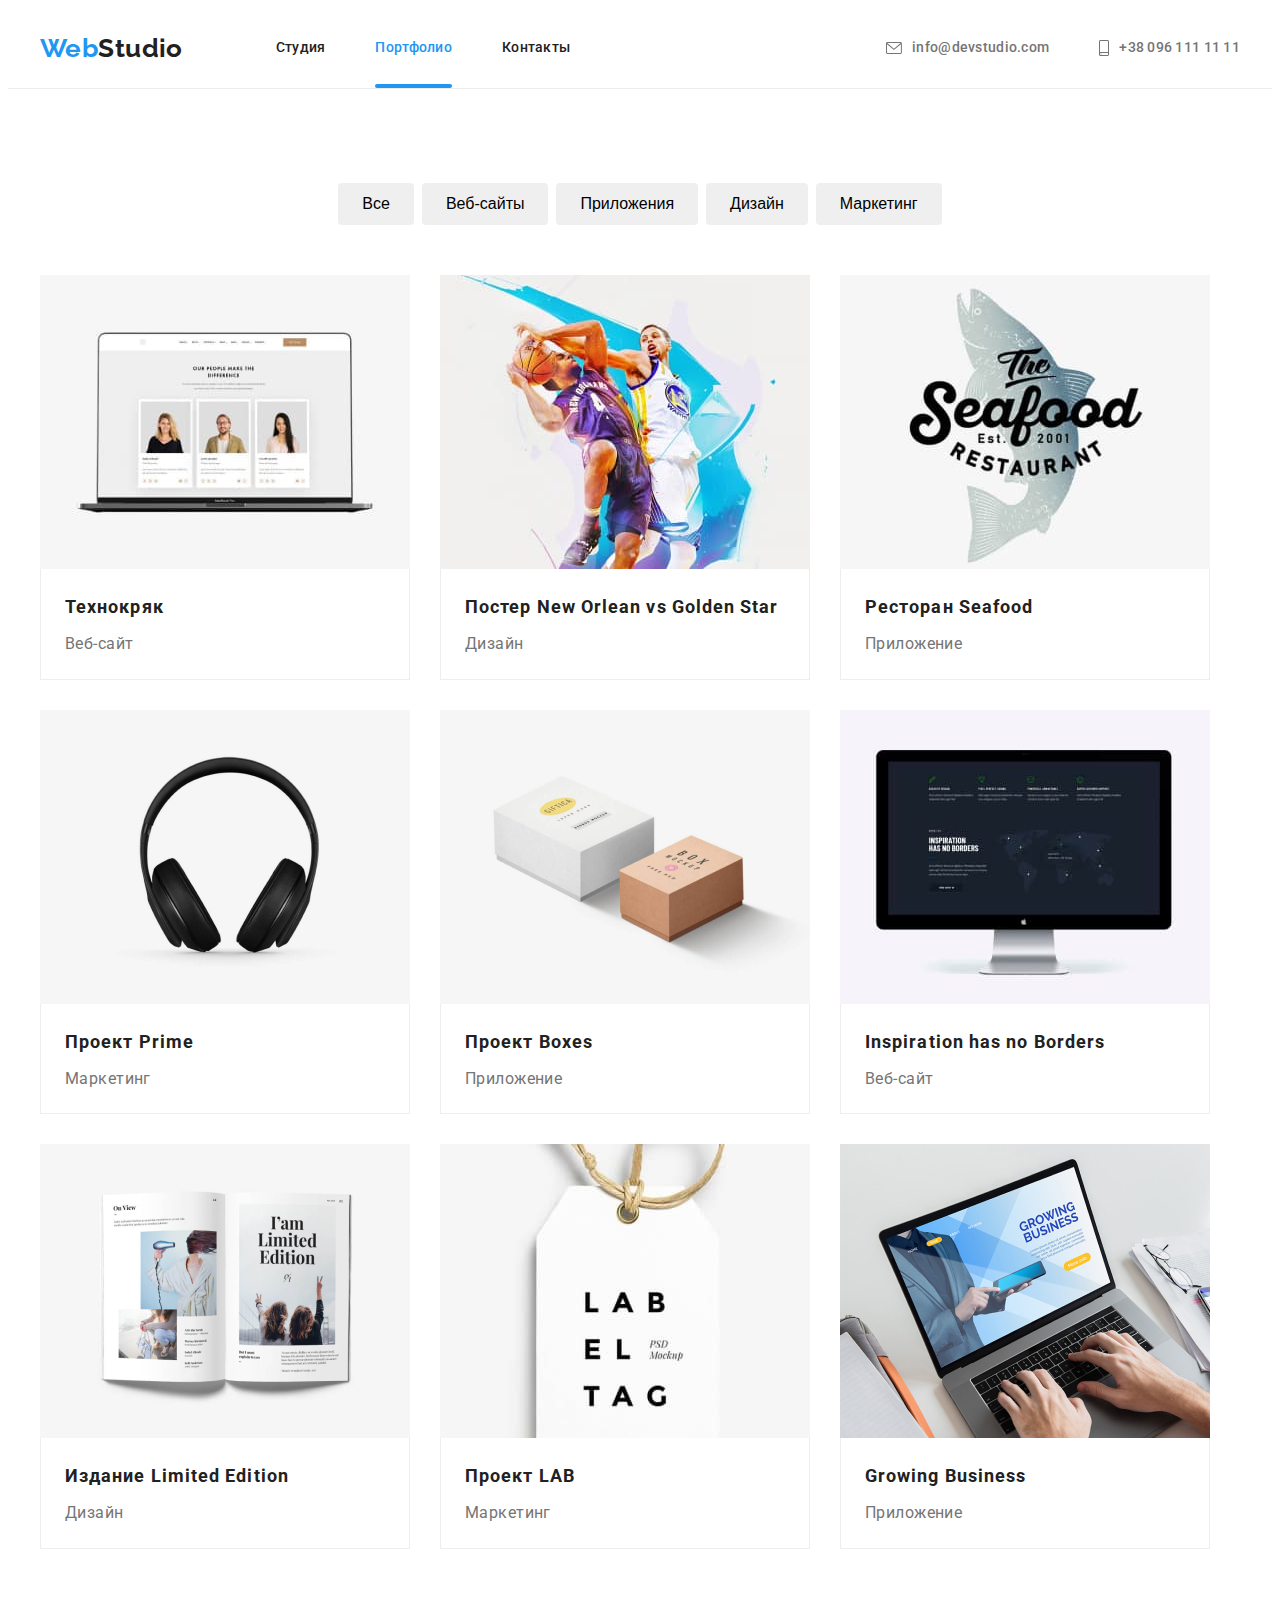
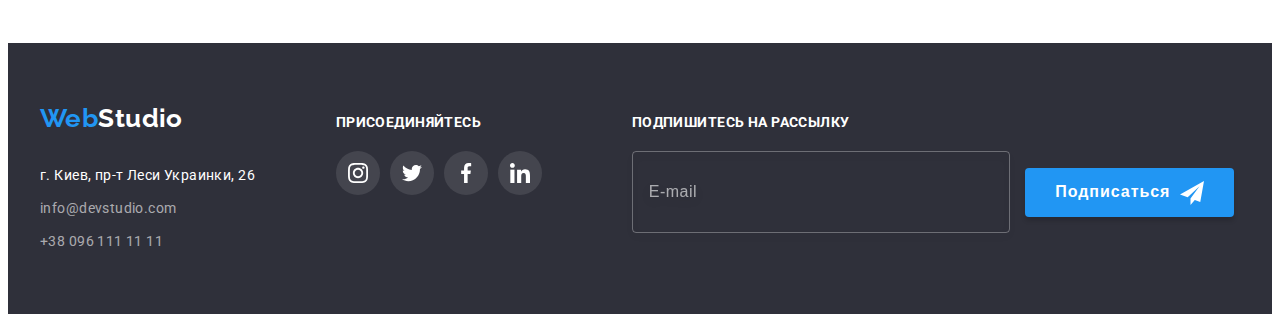
==== portfolio.html @ ab4af4e6 "Create goit-8" ====
<!DOCTYPE html>
<html lang="ru">
<head>
    <meta charset="UTF-8">
    <meta http-equiv="X-UA-Compatible" content="IE=edge">
    <meta name="viewport" content="width=device-width, initial-scale=1.0">
    <link rel="preconnect" href="https://fonts.gstatic.com">
    <link href="https://fonts.googleapis.com/css2?family=Raleway:wght@700&family=Roboto:wght@400;500;700;900&display=swap" rel="stylesheet">
    <link rel="stylesheet" href="https://cdnjs.cloudflare.com/ajax/libs/modern-normalize/1.0.0/modern-normalize.css" integrity="sha512-Zx6MlUMKSVJoQ+83OwhdILe8cSEsCzfqThJd7J/VA2UrK6Ctj85p+xzqfyuNXE5B1k25uUdmJ2OzItbBy9GHAQ==" crossorigin="anonymous" referrerpolicy="no-referrer" />
    <link rel="stylesheet" href="./css/main.min.css">
    <title>Студия</title>
</head>
<body>
    <!-- Header -->
    <header class="header">
        <div class="container header__container">
        <nav class="header__nav__container"> 
            <a class="logo" href="#" style="text-decoration: none;"><span class="logo-link">Web</span><span class="logo-link-studio">Studio</span></a>
            <ul class="list menu">
                <li class="menu__item">
                    <a href="./index.html" class="studio__nav list">Студия</a>
                </li>
                <li class="menu__item">
                    <a href="./portfolio.html" class="studio__nav current  list">Портфолио</a>
                </li>
                <li class="menu__item">
                    <a href="#" class="studio__nav list">Контакты</a>
                </li>
            </ul>
        </nav>
        <ul class="list menu ">
            <li class="menu__mail">
                <a class="mail list" href="mailto:info@devstudio.com">
                <svg class="icon-header" width="16" height="12">
                    <use href="./images/icons.svg#icon-mail"></use>
                </svg>
                info@devstudio.com</a></li>
            <li>
            <a class="phone list" href="#">
                <svg class="icon-header" width="10" height="16">
                    <use href="./images/icons.svg#icon-smartphone"></use>
                 </svg>
                +38 096 111 11 11</a></li>
            </ul>
    </div>
    </header>
    <!-- Main -->
    <main>

        <section class="section">
            <div class="container">
                <h1 class="invisible">Example work</h1>
            <ul class="list button-new">
             <li class="button-title">
                 <button type="button" class="btn">Все</button>
                </li>
             <li class="button-title">
                 <button type="button" class="btn">Веб-сайты</button>
                </li>
             <li class="button-title">
                 <button type="button" class="btn">Приложения</button>
                </li>
             <li class="button-title">
                  <button type="button" class="btn">Дизайн</button>
                </li>
             <li class="button-title">
                  <button type="button" class="btn">Маркетинг</button>
                </li>
            </ul>
                <ul class="list flex-container">
                    <li class="flex-element">
                        <a href="#" class="list cards-lay">
                            <div class="overlay">
                        <img src="./images/laptop.jpg" alt="laptop" width="370">
                        <p class="overlay-text">Технокряк это современная площадка распространения коронавируса. Компании используют эту платформу для цифрового шпионажа и атак на защищённые сервера конкурентов.</p>
                    </div>
                        <div class="skin">
                        <h2 class="skin__poster">Технокряк</h2>
                        <p class="skin__poster-about">Веб-сайт</p>
                        </div>
                    </a>
                    </li>
                    <li class="flex-element">
                        <a href="#" class="list cards-lay">
                        <div class="overlay">
                        <img src="./images/basketball.jpg" alt="basketball" width="370">
                        <p class="overlay-text">Технокряк это современная площадка распространения коронавируса. Компании используют эту платформу для цифрового шпионажа и атак на защищённые сервера конкурентов.</p>
                    </div>
                        <div class="skin">
                        <h2 class="skin__poster">Постер New Orlean vs Golden Star</h2>
                        <p class="skin__poster-about">Дизайн</p>
                    </div>
                    </a>
                    </li>
                    <li class="flex-element">
                        <a href="#" class="list cards-lay">
                        <div class="overlay">
                        <img src="./images/seafood.jpg" alt="seafood" width="370">
                        <p class="overlay-text">Технокряк это современная площадка распространения коронавируса. Компании используют эту платформу для цифрового шпионажа и атак на защищённые сервера конкурентов.</p>
                    </div>
                        <div class="skin">
                        <h2 class="skin__poster">Ресторан Seafood</h2>
                        <p class="skin__poster-about">Приложение</p>
                    </div>
                    </a>
                    </li>
                    <li class="flex-element">
                        <a href="#" class="list cards-lay">
                        <div class="overlay">
                        <img src="./images/headphones.jpg" alt="headphones" width="370">
                        <p class="overlay-text">Технокряк это современная площадка распространения коронавируса. Компании используют эту платформу для цифрового шпионажа и атак на защищённые сервера конкурентов.</p>
                    </div>
                        <div class="skin">
                        <h2 class="skin__poster">Проект Prime</h2>
                        <p class="skin__poster-about">Маркетинг</p>
                    </div>
                    </a>
                    </li>
                    <li class="flex-element">
                        <a href="#" class="list cards-lay">
                        <div class="overlay">
                        <img src="./images/box.jpg" alt="box" width="370">
                        <p class="overlay-text">Технокряк это современная площадка распространения коронавируса. Компании используют эту платформу для цифрового шпионажа и атак на защищённые сервера конкурентов.</p>
                    </div>
                        <div class="skin">
                        <h2 class="skin__poster">Проект Boxes</h2>
                        <p class="skin__poster-about">Приложение</p>
                    </div>
                    </a>
                    </li>
                    <li class="flex-element">
                        <a href="#" class="list cards-lay">
                        <div class="overlay">
                        <img src="./images/monitor.jpg" alt="monitor" width="370">
                        <p class="overlay-text">Технокряк это современная площадка распространения коронавируса. Компании используют эту платформу для цифрового шпионажа и атак на защищённые сервера конкурентов.</p>
                    </div>
                        <div class="skin">
                        <h2 class="skin__poster">Inspiration has no Borders</h2>
                        <p class="skin__poster-about">Веб-сайт</p>
                    </div>
                    </a>
                    </li>
                    <li class="flex-element">
                        <a href="#" class="list cards-lay">
                            <div class="overlay">
                        <img src="./images/book.jpg" alt="book" width="370">
                        <p class="overlay-text">Технокряк это современная площадка распространения коронавируса. Компании используют эту платформу для цифрового шпионажа и атак на защищённые сервера конкурентов.</p>
                    </div>
                        <div class="skin">
                        <h2 class="skin__poster">Издание Limited Edition</h2>
                        <p class="skin__poster-about">Дизайн</p>
                    </div>
                    </a>
                    </li>
                    <li class="flex-element">
                        <a href="#" class="list cards-lay">
                        <div class="overlay">
                        <img src="./images/lab.jpg" alt="lab" width="370">
                        <p class="overlay-text">Технокряк это современная площадка распространения коронавируса. Компании используют эту платформу для цифрового шпионажа и атак на защищённые сервера конкурентов.</p>
                    </div>
                        <div class="skin">
                        <h2 class="skin__poster">Проект LAB</h2>
                        <p class="skin__poster-about">Маркетинг</p>
                    </div>
                    </a>
                    </li>
                    <li class="flex-element">
                        <a href="#" class="list cards-lay">
                        <div class="overlay">
                        <img src="./images/design.jpg" alt="design" width="370">
                        <p class="overlay-text">Технокряк это современная площадка распространения коронавируса. Компании используют эту платформу для цифрового шпионажа и атак на защищённые сервера конкурентов.</p>
                    </div>
                        <div class="skin">
                        <h2 class="skin__poster">Growing Business</h2>
                        <p class="skin__poster-about">Приложение</p>
                    </div>
                    </a>
                    </li>
                </ul>
                </div>
        </section>
    </main>
    <!-- Foooter -->
    <footer class="footer">
        <div class="container footer__flex">
        <div class="block">
        <a class="logo logo-footer" href="#" style="text-decoration: none;"><span class="logo-link">Web</span><span class="logo-studio-footer">Studio</span></a>
        <address class="address">
           <p class="address__town">г. Киев, пр-т Леси Украинки, 26 </p>
           <ul class="list">
            <li class="footer-list"><a  class="info list" href="mailto:info@devstudio.com"><span>info@devstudio.com</span></a></li>
            <li><a  class="info-phone list" href="#">+38 096 111 11 11</a></li>
        </ul>
        </address>
        </div>
        <div class="join">
            <h2 class="join__title">Присоединяйтесь</h2>
            <ul class="join__main list">
                <li class="join__undermain">
                    <a href="" class="join__link list" >
                        <svg class="join__svg" width="20" height="20">
                            <use href="./images/icons.svg#icon-instagram" width="20" height="20"></use>
                        </svg>
                    </a>
                </li>
                <li class="join__undermain">
                    <a href="" class="join__link list" >
                        <svg class="join__svg" width="20" height="20">
                            <use href="./images/icons.svg#icon-twitter" width="20" height="20"></use>
                        </svg>
                    </a>
                </li>
                <li class="join__undermain">
                    <a href="" class="join__link list" >
                        <svg class="join__svg" width="20" height="20">
                            <use href="./images/icons.svg#icon-facebook" width="20" height="20"></use>
                        </svg>
                    </a>
                </li>
                <li class="join__undermain">
                    <a href="" class="join__link list">
                        <svg class="join__svg" width="20" height="20">
                            <use href="./images/icons.svg#icon-linkedin" width="20" height="20"></use>
                        </svg>
                    </a>
                </li>
            </ul>
        </div>
        <div class="email-container">
            <p class="text-container">Подпишитесь на рассылку</p>
            <form class="new-form">
            <input type="email" name="email" class="email-input" placeholder="E-mail">
            <button type="submit" class="footer-button-input">Подписаться
                <svg class="telegram-svg" width="24" height="24">
                    <use href="./images/icons.svg#icon-telegram"></use>
                </svg>
            </button>
            </form>
        </div>
    </div>
    </footer>
</body>
</html>
---- css/main.min.css ----
.invisible{position:absolute;width:1px;height:1px;margin:-1px;border:0;padding:0;white-space:nowrap;clip-path:inset(100%);clip:rect(0 0 0 0);overflow:hidden}h1,h2,h3,h4,h5,h5,p{margin-top:0;margin-bottom:0}ul,ol{margin-top:0;margin-bottom:0;padding-left:0}img{display:block}body{background:#fff;font-family:"Roboto",sans-serif;color:#212121;font-size:14px;letter-spacing:0.03em}.section{padding-top:94px;padding-bottom:94px}.header{border-bottom:1px solid #ECECEC}.header__container{display:flex;align-items:center;justify-content:space-between}.header__nav__container{display:flex;align-items:center}.container{width:1200px;padding-left:15px;padding-right:15px;margin:0 auto}.menu{display:flex;align-items:center}.menu__item:not(:last-child){margin-right:50px}.menu__mail{margin-right:50px}.studio__nav{position:relative;display:block;padding-top:32px;padding-bottom:32px;color:#212121;font-weight:500;font-size:14px;line-height:1.14;letter-spacing:0.02em;transition:color 250ms cubic-bezier(0.4, 0, 0.2, 1)}.studio__nav:hover,.studio__nav:focus{color:#2196F3}.list{list-style:none;text-decoration:none}.logo{font-family:"Raleway",sans-serif,"Roboto",sans-serif;font-weight:700;font-size:26px;line-height:1.19;margin-right:93px}.logo-link{color:#2196F3}.logo-link-studio{color:#212121}.list .current{color:#2196F3}.list .current::after{position:absolute;left:0;bottom:0;content:'';width:100%;height:4px;background:#2196F3;border-radius:2px}.mail{display:flex;align-items:center;color:#757575;font-weight:500;font-size:14px;line-height:1.14;letter-spacing:0.02em;padding-top:32px;padding-bottom:32px;transition:color 250ms cubic-bezier(0.4, 0, 0.2, 1)}.mail:hover,.mail:focus{color:#2196F3}.mail:hover .icon-header,.mail:focus .icon-header{fill:currentColor}.phone{display:flex;align-items:center;color:#757575;font-weight:500;font-size:14px;line-height:1.14;letter-spacing:0.02em;padding-top:32px;padding-bottom:32px;transition:color 250ms cubic-bezier(0.4, 0, 0.2, 1)}.phone:hover,.phone:focus{color:#2196F3}.phone:hover .icon-header,.phone:focus .icon-header{fill:currentColor}.icon-header{margin-right:10px;fill:currentColor}.hero{background-image:linear-gradient(rgba(47,48,58,0.4), rgba(47,48,58,0.4)),url(../images/hero.jpg);background-position:center;max-width:1600px;max-height:600px;text-align:center;background-color:#2F303A;padding-top:200px;padding-bottom:200px;margin:0 auto;background-size:cover}.hero__width{max-width:696px}.hero__title{text-transform:uppercase;letter-spacing:0.06em;margin-bottom:30px;color:#fff;font-weight:900;font-size:44px;line-height:1.36;text-align:center;text-transform:uppercase}.hero__button__nav{background-color:#2196F3;color:#fff;font-weight:700;font-size:16px;line-height:1.87;padding:10px 32px;border-radius:4px;letter-spacing:0.06em}.list__features{display:flex;align-items:center}.list__features .list__about{max-width:270px}.list__features .list__about:not(:last-child){margin-right:30px}.list__picture{display:flex;justify-content:center;align-items:center;width:270px;height:120px;background-color:#F5F4FA;margin-bottom:30px}.list__title{margin-bottom:10px;color:#212121;font-weight:700;font-size:14px;line-height:1.14;text-transform:uppercase}.list__desc{font-size:14px;line-height:1.71;color:#757575;margin:0;padding:0}.title__main{padding-bottom:94px;display:flex}.title__main__new{color:#212121;font-weight:700;font-size:36px;line-height:1.16;margin-bottom:50px;text-align:center}.program{display:flex}.program__about__pics:not(:last-child){margin-right:30px}.program__about__pics{position:relative}.block-pics{position:absolute;left:0;bottom:0;padding:27px 82px;background:rgba(47,48,58,0.8);width:100%}.pics-description{font-weight:700;line-height:1.17;color:#fff;text-transform:uppercase}.team{background-color:#F5F4FA}.team__new__title{color:#212121;font-weight:700;font-size:36px;line-height:1.16;margin-bottom:50px;text-align:center}.team__main{display:flex;flex-wrap:wrap;margin-left:-30px}.team__pics{border-radius:0px 0px 4px 4px;box-shadow:0px 1px 3px rgba(0,0,0,0.12),0px 1px 1px rgba(0,0,0,0.14),0px 2px 1px rgba(0,0,0,0.2);margin-left:30px;text-align:center;max-width:270px}.team__pics__list{background:#fff;padding-top:30px;padding-bottom:30px;padding-left:32px;padding-right:32px}.team__pics__name{color:#212121;font-weight:500;font-size:16px;line-height:1.18;margin-bottom:10px}.new-product{color:#757575;font-size:16px;line-height:1.18;margin-bottom:16px}.icon-main{display:flex}.icon-undermain:not(:last-child){margin-right:10px}.icon-link{display:flex;justify-content:center;align-items:center;width:44px;height:44px;background-color:#fff;border-radius:50%;transition:background-color 250ms cubic-bezier(0.4, 0, 0.2, 1)}.icon-link:hover,.icon-link:focus{background-color:#2196F3}.icon-svg{transition:fill 250ms cubic-bezier(0.4, 0, 0.2, 1);fill:#AFB1B8}.icon-link:hover .icon-svg,.icon-link:focus .icon-svg{fill:#fff}.clients__text{color:#212121;font-weight:700;font-size:36px;line-height:1.16;margin-bottom:50px;text-align:center}.clients{display:flex;flex-wrap:wrap;align-items:center;justify-content:space-between}.clients__icons:not(:last-child){margin-right:30px}.clients__logo{margin:16px 32px 16px 32px;transition:fill 250ms cubic-bezier(0.4, 0, 0.2, 1)}.clients__link{display:flex;align-items:center;justify-content:center;width:100%;height:100%;max-width:170px;border:1px solid #AFB1B8;fill:#AFB1B8;border-radius:4px;transition:border 250ms cubic-bezier(0.4, 0, 0.2, 1)}.clients__link:hover,.clients__link:focus{border:1px solid #2196F3;fill:#2196F3}.clients__link:hover .clients__logo,.clients__link:focus .clients__logo{fill:#2196F3}.list button{cursor:pointer;border-radius:4px;border-color:transparent}.button-new{display:flex;justify-content:center;margin-bottom:50px}.button-new .button-title:not(:last-child){margin-right:8px}.list .btn{color:var(#212121);background-color:var(#F5F4FA);font-weight:500;font-size:16px;line-height:1.6;padding:6px 22px;transition:background-color 250ms cubic-bezier(0.4, 0, 0.2, 1),color 250ms cubic-bezier(0.4, 0, 0.2, 1),box-shadow 250ms cubic-bezier(0.4, 0, 0.2, 1)}.list .btn:hover,.list .btn:focus{background-color:#2196F3;color:#fff;box-shadow:0px 3px 1px rgba(0,0,0,0.1),0px 1px 2px rgba(0,0,0,0.08),0px 2px 2px rgba(0,0,0,0.12)}.flex-container{display:flex;flex-wrap:wrap}.cards-lay{display:block}.cards-lay:hover .overlay-text,.cards-lay:focus .overlay-text{transform:translateY(0)}.flex-element{flex-basis:calc((100% - 30px * 3 ) /3);margin-right:30px;margin-bottom:30px;transition:box-shadow 250ms cubic-bezier(0.4, 0, 0.2, 1)}.flex-element:hover,.flex-element:focus{box-shadow:0px 1px 1px rgba(0,0,0,0.12),0px 4px 4px rgba(0,0,0,0.06),1px 4px 6px rgba(0,0,0,0.16)}.flex-element:nth-child(3n){margin-right:0}.flex-element:nth-last-child(-n+3){margin-bottom:0}.overlay{position:relative;overflow:hidden}.overlay-text{position:absolute;top:0;left:0;transform:translateY(100%);transition:transform 250ms cubic-bezier(0.4, 0, 0.2, 1);width:100%;height:100%;padding:63px 24px;font-size:18px;line-height:1.5;letter-spacing:0.03em;color:#fff;background-color:#2196F3}.skin{display:block;border-bottom:1px solid #eeeeee;border-left:1px solid #eeeeee;border-right:1px solid #eeeeee;padding:20px 24px}.skin__poster{color:#212121;font-weight:700;font-size:18px;line-height:2;letter-spacing:0.06em;margin-bottom:4px}.skin__poster-about{color:#757575;font-size:16px;line-height:1.87}.footer{padding-top:60px;padding-bottom:60px;background-color:#2F303A}.footer__flex{display:flex;flex-wrap:wrap;align-items:baseline}.logo-footer{display:block;margin-bottom:30px}.address{font-style:inherit}.address__town{color:#fff;font-size:14px;line-height:1.71;margin-bottom:9px}.footer-list{margin-bottom:9px}.info,.info-phone{color:rgba(255,255,255,0.6);font-size:14px;line-height:1.71;transition:color 250ms cubic-bezier(0.4, 0, 0.2, 1)}.info:hover,.info:focus,.info-phone:hover,.info-phone:focus{color:#2196F3}.info:hover,.info:focus,.info-phone:hover,.info-phone:focus{color:#2196F3}.logo-studio-footer{color:#fff}.join{margin-left:60px}.join__title{color:#fff;text-transform:uppercase;font-weight:700;font-size:14px;line-height:1.17;margin-bottom:20px}.join__main{display:flex;flex-wrap:wrap;align-items:center}.join__undermain:not(:last-child){margin-right:10px}.join__link{display:flex;justify-content:center;align-items:center;width:44px;height:44px;border-radius:50%;background-color:rgba(255,255,255,0.1);transition:background-color 250ms cubic-bezier(0.4, 0, 0.2, 1)}.join__link:hover,.join__link:focus{background-color:#2196F3}.join__svg{fill:#fff}.email-container{margin-left:90px}.text-container{font-weight:700;font-size:14px;line-height:1.14;letter-spacing:0.03em;text-transform:uppercase;color:#fff;margin-bottom:20px}.new-form{display:inline-block;width:100%}.email-input{width:358px;height:50px;padding-top:15px;padding-left:16px;padding-bottom:15px;background-color:transparent;border:none;border:1px solid rgba(255,255,255,0.3);filter:drop-shadow(0px 4px 4px rgba(0,0,0,0.15));border-radius:4px;font-size:16px;color:#fff;transition:color 250ms cubic-bezier(0.4, 0, 0.2, 1)}.email-input:focus{color:rgba(255,255,255,0.6)}.email-input::placeholder{line-height:1.25;display:flex;align-items:center;letter-spacing:0.03em;background-color:transparent;color:rgba(255,255,255,0.6)}.footer-button-input{background-color:#2196F3;transition:box-shadow 250ms cubic-bezier(0.4, 0, 0.2, 1);cursor:pointer;box-shadow:0px 4px 4px rgba(0,0,0,0.15);border-radius:4px;font-weight:700;font-size:16px;line-height:1.8;display:inline-flex;align-items:center;text-align:center;letter-spacing:0.06em;color:#fff;border:none;margin-left:12px;padding:10px 30px;max-height:50px}.footer-button-input:hover,.footer-button-input:focus{box-shadow:0px 4px 4px rgba(0,0,0,0.15)}.telegram-svg{fill:#fff;margin-left:10px}.backdrop{background:rgba(0,0,0,0.2);position:fixed;top:0;left:0;width:100vw;height:100vh;z-index:1000;transition:opacity 250ms cubic-bezier(0.4, 0, 0.2, 1),visibility 250ms cubic-bezier(0.4, 0, 0.2, 1)}.is-hidden{visibility:hidden;opacity:0;pointer-events:none}.modal{width:528px;position:absolute;padding:40px;top:50%;left:50%;transform:translate(-50%, -50%);background-color:#fff;box-shadow:0px 1px 3px rgba(0,0,0,0.12),0px 1px 1px rgba(0,0,0,0.14),0px 2px 1px rgba(0,0,0,0.2);border-radius:4px}.modal-text{text-align:center;margin-bottom:30px;font-weight:700;font-size:20px;line-height:23px;letter-spacing:0.03em;color:#212121}.modal-form{display:flex;flex-direction:column}.modal-form .modal-form-field{font-size:12px;line-height:1.16;letter-spacing:0.01em;color:#757575}.modal-form .modal-form-field:not(:first-child){margin-top:28px}.svg-modal-input{position:relative;display:block}.modal-form-input{width:100%;display:block;margin-top:4px;height:40px;padding-left:42px;border:1px solid rgba(33,33,33,0.2);border-radius:4px;outline:none;transition:border-color 250ms cubic-bezier(0.4, 0, 0.2, 1),fill 250ms cubic-bezier(0.4, 0, 0.2, 1)}.modal-form-input:focus{border-color:#2196F3}.modal-form-input:focus+.name-svg{fill:#2196F3}.name-svg{position:absolute;top:50%;left:15px;transform:translateY(-50%);fill:#212121}.modal-form-message{margin-top:4px;width:100%;height:96px;padding:12px 16px;resize:none;border:1px solid rgba(33,33,33,0.2);border-radius:4px;outline:none;transition:border-color 250ms cubic-bezier(0.4, 0, 0.2, 1)}.modal-form-message::placeholder{font-size:12px;line-height:1.16;letter-spacing:0.01em;color:rgba(117,117,117,0.5)}.modal-form-message:focus{border-color:#2196F3}.modal-btn{position:absolute;right:8px;top:8px;width:30px;height:30px;background-color:transparent;border:1px solid rgba(0,0,0,0.1);border-radius:50%;cursor:pointer;padding:0;transition:fill 250ms cubic-bezier(0.4, 0, 0.2, 1)}.modal-btn:hover,.modal-btn:focus{fill:#2196F3;outline:none}.svg-modal{position:absolute;top:6px;right:5px;width:18px;height:18px}.modal-checkbox-policy{display:flex;align-items:center;margin-top:20px;margin-bottom:30px;margin-left:12px}.check-svg{border-radius:2px;width:15px;height:15px;display:inline-block;border:2px solid #212121;margin-right:7px}.modal-checkbox{transition:border-color 250ms cubic-bezier(0.4, 0, 0.2, 1)}.modal-checkbox:focus+.check-svg{border-color:#2196F3}.modal-checkbox:checked+.check-svg{background-image:url(../images/checked.svg);background-size:15px 15px;background-position:contain;background-origin:border-box;border:transparent}.checkbox-text{font-size:14px;line-height:1.71;letter-spacing:0.03em;color:#757575}.submit-btn{padding:10px 55px;background:#188CE8;transition:box-shadow 250ms cubic-bezier(0.4, 0, 0.2, 1);border-radius:4px;cursor:pointer;letter-spacing:0.06em;font-size:16px;line-height:1.87;color:#fff;width:200px;border:none;outline:none;margin:0 auto}.submit-btn:hover,.submit-btn:focus{box-shadow:0px 4px 4px rgba(0,0,0,0.15)}
/*# sourceMappingURL=main.min.css.map */
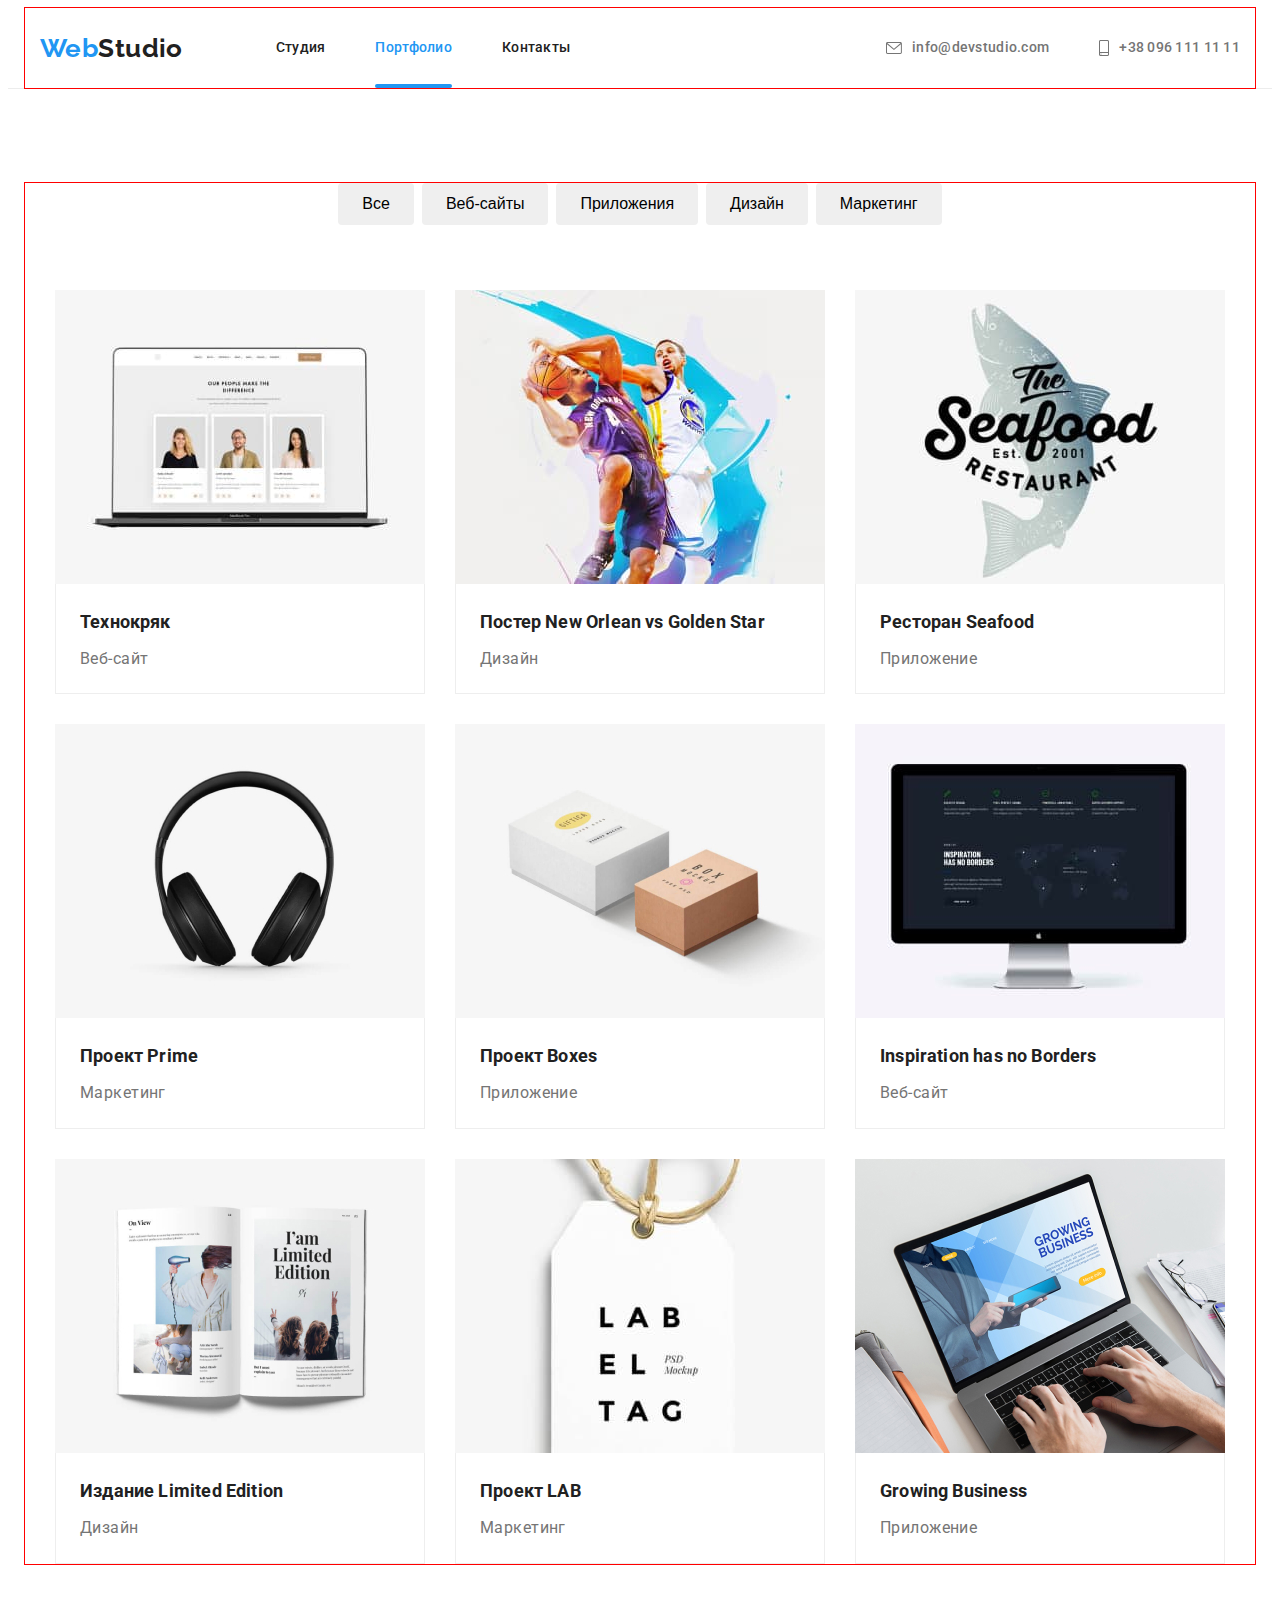
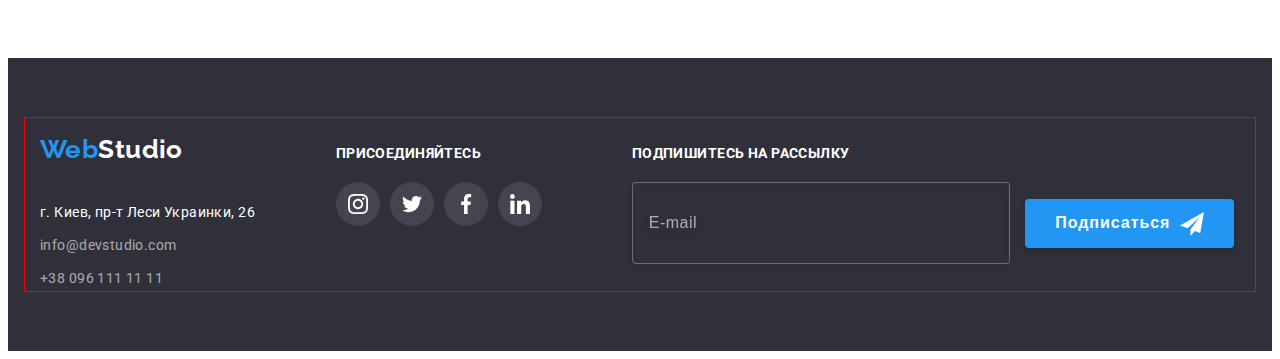
==== commit 65dfc0d4: "Refresh" ====
--- a/portfolio.html
+++ b/portfolio.html
@@ -7,6 +7,8 @@
     <link rel="preconnect" href="https://fonts.gstatic.com">
     <link href="https://fonts.googleapis.com/css2?family=Raleway:wght@700&family=Roboto:wght@400;500;700;900&display=swap" rel="stylesheet">
     <link rel="stylesheet" href="https://cdnjs.cloudflare.com/ajax/libs/modern-normalize/1.0.0/modern-normalize.css" integrity="sha512-Zx6MlUMKSVJoQ+83OwhdILe8cSEsCzfqThJd7J/VA2UrK6Ctj85p+xzqfyuNXE5B1k25uUdmJ2OzItbBy9GHAQ==" crossorigin="anonymous" referrerpolicy="no-referrer" />
+    <link rel="stylesheet" href="./js/modal.js">
+    <link rel="stylesheet" href="./js/menu.js">
     <link rel="stylesheet" href="./css/main.min.css">
     <title>Студия</title>
 </head>
@@ -14,39 +16,102 @@
     <!-- Header -->
     <header class="header">
         <div class="container header__container">
-        <nav class="header__nav__container"> 
             <a class="logo" href="#" style="text-decoration: none;"><span class="logo-link">Web</span><span class="logo-link-studio">Studio</span></a>
+        <nav class="header__nav__container">
+       
             <ul class="list menu">
                 <li class="menu__item">
                     <a href="./index.html" class="studio__nav list">Студия</a>
                 </li>
                 <li class="menu__item">
-                    <a href="./portfolio.html" class="studio__nav current  list">Портфолио</a>
+                    <a href="#" class="studio__nav list current">Портфолио</a>
                 </li>
                 <li class="menu__item">
                     <a href="#" class="studio__nav list">Контакты</a>
                 </li>
             </ul>
         </nav>
-        <ul class="list menu ">
-            <li class="menu__mail">
-                <a class="mail list" href="mailto:info@devstudio.com">
-                <svg class="icon-header" width="16" height="12">
-                    <use href="./images/icons.svg#icon-mail"></use>
+        <ul class="list menu__contact ">
+        <li class="menu__contact__mail">
+            <a class="mail list" href="mailto:info@devstudio.com">
+            <svg class="icon-header" width="16" height="12">
+                <use href="./images/icons.svg#icon-mail"></use>
+            </svg>
+            info@devstudio.com</a></li>
+        <li>
+        <a class="phone list" href="#">
+            <svg class="icon-header" width="10" height="16">
+                <use href="./images/icons.svg#icon-smartphone"></use>
+             </svg>
+            +38 096 111 11 11</a></li>
+        </ul>
+        <!-- BUTTON BURGER -->
+        <button type="button" class="header__button" data-menu-button>
+            <svg class="header__icon-button" width="24" height="24">
+                <use href="./images/icons.svg#icon-menu"></use>
+            </svg>
+        </button>
+    </div>
+    <!-- MOBILE MENU -->
+    <div class="mobile__menu " data-menu>
+        <div class="container mobile__menu__container">
+            <button type="button" class="mobile__menu__close" data-menu-close>
+                <svg class="mobile__cross">
+                    <use href="./images/icons.svg#icon-close"></use>
                 </svg>
-                info@devstudio.com</a></li>
-            <li>
-            <a class="phone list" href="#">
-                <svg class="icon-header" width="10" height="16">
-                    <use href="./images/icons.svg#icon-smartphone"></use>
-                 </svg>
-                +38 096 111 11 11</a></li>
-            </ul>
+            </button>
+            <ul class="mobile__menu__nav list">
+                <li class="mobile__title">
+                    <a href="./index.html" class="mobile__menu__link  list">
+                        Студия
+                </a>
+                </li>
+                <li class="mobile__title">
+                    <a href="./portfolio.html" class="mobile__menu__link mob__current list">
+                        Портфолио
+                </a>
+                </li>
+                <li class="mobile__title contact__title">
+                    <a href="" class="mobile__menu__link   list">
+                        Контакты
+                </a>
+                </li>
+            </ul>
+            <ul class="site__contacts list"> 
+                <li class="site__mail">
+                    <a href="" class="site__link list">
+                        +38 096 111 11 11
+                    </a>
+                </li>
+                <li class="site__mail">
+                    <a href="" class="site__link list">
+                        info@devstudio.com
+                    </a>
+                </li>
+            </ul>
+            <ul class="network__list list">
+                <li class="network__items">
+                    <a href="" class="network__social list">
+                        Instagram
+                    </a></li>
+                <li class="network__items">
+                    <a href="" class="network__social list">
+                        Twitter
+                    </a></li>
+                <li class="network__items">
+                    <a href="" class="network__social list">
+                        Facebook
+                    </a></li>
+                <li class="network__items">
+                    <a href="" class="network__social list">
+                        LinkedIn
+                    </a></li>
+            </ul> 
+        </div>
     </div>
     </header>
     <!-- Main -->
     <main>
-
         <section class="section">
             <div class="container">
                 <h1 class="invisible">Example work</h1>
@@ -67,11 +132,19 @@
                   <button type="button" class="btn">Маркетинг</button>
                 </li>
             </ul>
-                <ul class="list flex-container">
+                 <ul class="list flex-container">
                     <li class="flex-element">
                         <a href="#" class="list cards-lay">
                             <div class="overlay">
-                        <img src="./images/laptop.jpg" alt="laptop" width="370">
+                            <picture>
+                                <source srcset="./images/portfolio/desktop-min@1x.webp 1x, ./images/portfolio/desktop-min@2x.webp 2x" media="min-width:1200px" type="image/webp">
+                                <source srcset="./images/portfolio/desktop-min@1x.jpg 1x, ./images/portfolio/desktop-min@2x.jpg 2x" media="min-width:1200px">
+                                <source srcset="./images/portfolio/tablet-min@1x.webp 1x, ./images/portfolio/tablet-min@2x.webp 2x" media="min-width:1200px" type="image/webp">
+                                <source srcset="./images/portfolio/tablet-min@1x.jpg 1x, ./images/portfolio/tablet-min@2x.jpg 2x" media="min-width:768px">
+                                <source srcset="./images/portfolio/mobile-min@1x.webp 1x, ./images/portfolio/mobile-min@2x.webp 2x" media="min-width:1200px" type="image/webp">
+                                <source srcset="./images/portfolio/mobile-min@1x.jpg 1x, ./images/portfolio/mobile-min@2x.jpg 2x" media="max-width:767px">
+                        <img src="./images/laptop.jpg" alt="laptop" >
+                    </picture>
                         <p class="overlay-text">Технокряк это современная площадка распространения коронавируса. Компании используют эту платформу для цифрового шпионажа и атак на защищённые сервера конкурентов.</p>
                     </div>
                         <div class="skin">
@@ -83,7 +156,16 @@
                     <li class="flex-element">
                         <a href="#" class="list cards-lay">
                         <div class="overlay">
-                        <img src="./images/basketball.jpg" alt="basketball" width="370">
+                            <picture>
+                                <source srcset="./images/portfolio/desktop-min2@1x.webp 1x, ./images/portfolio/desktop-min2@2x.webp 2x" media="min-width:1200px" type="image/webp">
+                                <source srcset="./images/portfolio/desktop-min2@1x.jpg 1x, ./images/portfolio/desktop-min2@2x.jpg 2x" media="min-width:1200px">
+                                <source srcset="./images/portfolio/tablet-min2@1x.webp 1x, ./images/portfolio/tablet-min2@2x.webp 2x" media="min-width:1200px" type="image/webp">
+                                <source srcset="./images/portfolio/tablet-min2@1x.jpg 1x, ./images/portfolio/tablet-min2@2x.jpg 2x" media="min-width:768px">
+                                <source srcset="./images/portfolio/mobile-min2@1x.webp 1x, ./images/portfolio/mobile-min2@2x.webp 2x" media="min-width:1200px" type="image/webp">
+                                <source srcset="./images/portfolio/mobile-min2@1x.jpg 1x, ./images/portfolio/mobile-min2@2x.jpg 2x" media="max-width:767px">
+
+                        <img src="./images/basketball.jpg" alt="basketball">
+                    </picture>
                         <p class="overlay-text">Технокряк это современная площадка распространения коронавируса. Компании используют эту платформу для цифрового шпионажа и атак на защищённые сервера конкурентов.</p>
                     </div>
                         <div class="skin">
@@ -95,7 +177,15 @@
                     <li class="flex-element">
                         <a href="#" class="list cards-lay">
                         <div class="overlay">
-                        <img src="./images/seafood.jpg" alt="seafood" width="370">
+                            <picture>
+                                <source srcset="./images/portfolio/desktop-min3@1x.webp 1x, ./images/portfolio/desktop-min3@2x.webp 2x" media="min-width:1200px" type="image/webp">
+                                <source srcset="./images/portfolio/desktop-min3@1x.jpg 1x, ./images/portfolio/desktop-min3@2x.jpg 2x" media="min-width:1200px">
+                                <source srcset="./images/portfolio/tablet-min3@1x.webp 1x, ./images/portfolio/tablet-min3@2x.webp 2x" media="min-width:1200px" type="image/webp">
+                                <source srcset="./images/portfolio/tablet-min3@1x.jpg 1x, ./images/portfolio/tablet-min3@2x.jpg 2x" media="min-width:768px">
+                                <source srcset="./images/portfolio/mobile-min3@1x.webp 1x, ./images/portfolio/mobile-min3@2x.webp 2x" media="min-width:1200px" type="image/webp">
+                                <source srcset="./images/portfolio/mobile-min3@1x.jpg 1x, ./images/portfolio/mobile-min3@2x.jpg 2x" media="max-width:767px">
+                        <img src="./images/seafood.jpg" alt="seafood">
+                    </picture>
                         <p class="overlay-text">Технокряк это современная площадка распространения коронавируса. Компании используют эту платформу для цифрового шпионажа и атак на защищённые сервера конкурентов.</p>
                     </div>
                         <div class="skin">
@@ -107,7 +197,15 @@
                     <li class="flex-element">
                         <a href="#" class="list cards-lay">
                         <div class="overlay">
-                        <img src="./images/headphones.jpg" alt="headphones" width="370">
+                            <picture>
+                                <source srcset="./images/portfolio/desktop-min4@1x.webp 1x, ./images/portfolio/desktop-min4@2x.webp 2x" media="min-width:1200px" type="image/webp">
+                                <source srcset="./images/portfolio/desktop-min4@1x.jpg 1x, ./images/portfolio/desktop-min4@2x.jpg 2x" media="min-width:1200px">
+                                <source srcset="./images/portfolio/tablet-min4@1x.webp 1x, ./images/portfolio/tablet-min4@2x.webp 2x" media="min-width:1200px" type="image/webp">
+                                <source srcset="./images/portfolio/tablet-min4@1x.jpg 1x, ./images/portfolio/tablet-min4@2x.jpg 2x" media="min-width:768px">
+                                <source srcset="./images/portfolio/mobile-min4@1x.webp 1x, ./images/portfolio/mobile-min4@2x.webp 2x" media="min-width:1200px" type="image/webp">
+                                <source srcset="./images/portfolio/mobile-min4@1x.jpg 1x, ./images/portfolio/mobile-min4@2x.jpg 2x" media="max-width:767px">
+                        <img src="./images/headphones.jpg" alt="headphones">
+                    </picture>
                         <p class="overlay-text">Технокряк это современная площадка распространения коронавируса. Компании используют эту платформу для цифрового шпионажа и атак на защищённые сервера конкурентов.</p>
                     </div>
                         <div class="skin">
@@ -119,7 +217,16 @@
                     <li class="flex-element">
                         <a href="#" class="list cards-lay">
                         <div class="overlay">
-                        <img src="./images/box.jpg" alt="box" width="370">
+                            <picture>
+                                <source srcset="./images/portfolio/desktop-min5@1x.webp 1x, ./images/portfolio/desktop-min5@2x.webp 2x" media="min-width:1200px" type="image/webp">
+                                <source srcset="./images/portfolio/desktop-min5@1x.jpg 1x, ./images/portfolio/desktop-min5@2x.jpg 2x" media="min-width:1200px">
+                                <source srcset="./images/portfolio/tablet-min5@1x.webp 1x, ./images/portfolio/tablet-min5@2x.webp 2x" media="min-width:1200px" type="image/webp">
+                                <source srcset="./images/portfolio/tablet-min5@1x.jpg 1x, ./images/portfolio/tablet-min5@2x.jpg 2x" media="min-width:768px">
+                                <source srcset="./images/portfolio/mobile-min5@1x.webp 1x, ./images/portfolio/mobile-min5@2x.webp 2x" media="min-width:1200px" type="image/webp">
+                                <source srcset="./images/portfolio/mobile-min5@1x.jpg 1x, ./images/portfolio/mobile-min5@2x.jpg 2x" media="max-width:767px">
+                            
+                        <img src="./images/box.jpg" alt="box" >
+                    </picture>
                         <p class="overlay-text">Технокряк это современная площадка распространения коронавируса. Компании используют эту платформу для цифрового шпионажа и атак на защищённые сервера конкурентов.</p>
                     </div>
                         <div class="skin">
@@ -131,7 +238,16 @@
                     <li class="flex-element">
                         <a href="#" class="list cards-lay">
                         <div class="overlay">
-                        <img src="./images/monitor.jpg" alt="monitor" width="370">
+                            <picture>
+                                <source srcset="./images/portfolio/desktop-min6@1x.webp 1x, ./images/portfolio/desktop-min6@2x.webp 2x" media="min-width:1200px" type="image/webp">
+                                <source srcset="./images/portfolio/desktop-min6@1x.jpg 1x, ./images/portfolio/desktop-min6@2x.jpg 2x" media="min-width:1200px">
+                                <source srcset="./images/portfolio/tablet-min6@1x.webp 1x, ./images/portfolio/tablet-min6@2x.webp 2x" media="min-width:1200px" type="image/webp">
+                                <source srcset="./images/portfolio/tablet-min6@1x.jpg 1x, ./images/portfolio/tablet-min6@2x.jpg 2x" media="min-width:768px">
+                                <source srcset="./images/portfolio/mobile-min6@1x.webp 1x, ./images/portfolio/mobile-min6@2x.webp 2x" media="min-width:1200px" type="image/webp">
+                                <source srcset="./images/portfolio/mobile-min6@1x.jpg 1x, ./images/portfolio/mobile-min6@2x.jpg 2x" media="max-width:767px">
+                        
+                        <img src="./images/monitor.jpg" alt="monitor" >
+                    </picture>
                         <p class="overlay-text">Технокряк это современная площадка распространения коронавируса. Компании используют эту платформу для цифрового шпионажа и атак на защищённые сервера конкурентов.</p>
                     </div>
                         <div class="skin">
@@ -143,7 +259,17 @@
                     <li class="flex-element">
                         <a href="#" class="list cards-lay">
                             <div class="overlay">
-                        <img src="./images/book.jpg" alt="book" width="370">
+                                <picture>
+                                    <source srcset="./images/portfolio/desktop-min7@1x.webp 1x, ./images/portfolio/desktop-min7@2x.webp 2x" media="min-width:1200px" type="image/webp">
+                                    <source srcset="./images/portfolio/desktop-min7@1x.jpg 1x, ./images/portfolio/desktop-min7@2x.jpg 2x" media="min-width:1200px">
+                                    <source srcset="./images/portfolio/tablet-min7@1x.webp 1x, ./images/portfolio/tablet-min7@2x.webp 2x" media="min-width:1200px" type="image/webp">
+                                    <source srcset="./images/portfolio/tablet-min7@1x.jpg 1x, ./images/portfolio/tablet-min7@2x.jpg 2x" media="min-width:768px">
+                                    <source srcset="./images/portfolio/mobile-min7@1x.webp 1x, ./images/portfolio/mobile-min7@2x.webp 2x" media="min-width:1200px" type="image/webp">
+                                    <source srcset="./images/portfolio/mobile-min7@1x.jpg 1x, ./images/portfolio/mobile-min7@2x.jpg 2x" media="max-width:767px">
+                            
+                              
+                        <img src="./images/book.jpg" alt="book">
+                    </picture>
                         <p class="overlay-text">Технокряк это современная площадка распространения коронавируса. Компании используют эту платформу для цифрового шпионажа и атак на защищённые сервера конкурентов.</p>
                     </div>
                         <div class="skin">
@@ -155,7 +281,17 @@
                     <li class="flex-element">
                         <a href="#" class="list cards-lay">
                         <div class="overlay">
-                        <img src="./images/lab.jpg" alt="lab" width="370">
+                            <picture>
+                                <source srcset="./images/portfolio/desktop-min8@1x.webp 1x, ./images/portfolio/desktop-min8@2x.webp 2x" media="min-width:1200px" type="image/webp">
+                                    <source srcset="./images/portfolio/desktop-min8@1x.jpg 1x, ./images/portfolio/desktop-min8@2x.jpg 2x" media="min-width:1200px">
+                                    <source srcset="./images/portfolio/tablet-min8@1x.webp 1x, ./images/portfolio/tablet-min8@2x.webp 2x" media="min-width:1200px" type="image/webp">
+                                    <source srcset="./images/portfolio/tablet-min8@1x.jpg 1x, ./images/portfolio/tablet-min8@2x.jpg 2x" media="min-width:768px">
+                                    <source srcset="./images/portfolio/mobile-min8@1x.webp 1x, ./images/portfolio/mobile-8@2x.webp 2x" media="min-width:1200px" type="image/webp">
+                                    <source srcset="./images/portfolio/mobile-min8@1x.jpg 1x, ./images/portfolio/mobile-min8@2x.jpg 2x" media="max-width:767px">
+                            
+                        
+                        <img src="./images/lab.jpg" alt="lab">
+                    </picture>
                         <p class="overlay-text">Технокряк это современная площадка распространения коронавируса. Компании используют эту платформу для цифрового шпионажа и атак на защищённые сервера конкурентов.</p>
                     </div>
                         <div class="skin">
@@ -167,7 +303,16 @@
                     <li class="flex-element">
                         <a href="#" class="list cards-lay">
                         <div class="overlay">
-                        <img src="./images/design.jpg" alt="design" width="370">
+                            <picture>
+                                <source srcset="./images/portfolio/desktop-min9@1x.webp 1x, ./images/portfolio/desktop-min9@2x.webp 2x" media="min-width:1200px" type="image/webp">
+                                <source srcset="./images/portfolio/desktop-min9@1x.jpg 1x, ./images/portfolio/desktop-min9@2x.jpg 2x" media="min-width:1200px">
+                                    <source srcset="./images/portfolio/tablet-min9@1x.webp 1x, ./images/portfolio/tablet-min9@2x.webp 2x" media="min-width:1200px" type="image/webp">
+                                    <source srcset="./images/portfolio/tablet-min9@1x.jpg 1x, ./images/portfolio/tablet-min9@2x.jpg 2x" media="min-width:768px">
+                                    <source srcset="./images/portfolio/mobile-min9@1x.webp 1x, ./images/portfolio/mobile-min9@2x.webp 2x" media="min-width:1200px" type="image/webp">
+                                    <source srcset="./images/portfolio/mobile-min9@1x.jpg 1x, ./images/portfolio/mobile-min9@2x.jpg 2x" media="max-width:767px">
+                        
+                        <img src="./images/design.jpg" alt="design">
+                    </picture>
                         <p class="overlay-text">Технокряк это современная площадка распространения коронавируса. Компании используют эту платформу для цифрового шпионажа и атак на защищённые сервера конкурентов.</p>
                     </div>
                         <div class="skin">
@@ -176,7 +321,7 @@
                     </div>
                     </a>
                     </li>
-                </ul>
+                </ul> 
                 </div>
         </section>
     </main>
@@ -239,5 +384,6 @@
         </div>
     </div>
     </footer>
+    <script src="./js/menu.js"></script>
 </body>
 </html>--- a/css/main.min.css
+++ b/css/main.min.css
@@ -1,2 +1,2 @@
-.invisible{position:absolute;width:1px;height:1px;margin:-1px;border:0;padding:0;white-space:nowrap;clip-path:inset(100%);clip:rect(0 0 0 0);overflow:hidden}h1,h2,h3,h4,h5,h5,p{margin-top:0;margin-bottom:0}ul,ol{margin-top:0;margin-bottom:0;padding-left:0}img{display:block}body{background:#fff;font-family:"Roboto",sans-serif;color:#212121;font-size:14px;letter-spacing:0.03em}.section{padding-top:94px;padding-bottom:94px}.header{border-bottom:1px solid #ECECEC}.header__container{display:flex;align-items:center;justify-content:space-between}.header__nav__container{display:flex;align-items:center}.container{width:1200px;padding-left:15px;padding-right:15px;margin:0 auto}.menu{display:flex;align-items:center}.menu__item:not(:last-child){margin-right:50px}.menu__mail{margin-right:50px}.studio__nav{position:relative;display:block;padding-top:32px;padding-bottom:32px;color:#212121;font-weight:500;font-size:14px;line-height:1.14;letter-spacing:0.02em;transition:color 250ms cubic-bezier(0.4, 0, 0.2, 1)}.studio__nav:hover,.studio__nav:focus{color:#2196F3}.list{list-style:none;text-decoration:none}.logo{font-family:"Raleway",sans-serif,"Roboto",sans-serif;font-weight:700;font-size:26px;line-height:1.19;margin-right:93px}.logo-link{color:#2196F3}.logo-link-studio{color:#212121}.list .current{color:#2196F3}.list .current::after{position:absolute;left:0;bottom:0;content:'';width:100%;height:4px;background:#2196F3;border-radius:2px}.mail{display:flex;align-items:center;color:#757575;font-weight:500;font-size:14px;line-height:1.14;letter-spacing:0.02em;padding-top:32px;padding-bottom:32px;transition:color 250ms cubic-bezier(0.4, 0, 0.2, 1)}.mail:hover,.mail:focus{color:#2196F3}.mail:hover .icon-header,.mail:focus .icon-header{fill:currentColor}.phone{display:flex;align-items:center;color:#757575;font-weight:500;font-size:14px;line-height:1.14;letter-spacing:0.02em;padding-top:32px;padding-bottom:32px;transition:color 250ms cubic-bezier(0.4, 0, 0.2, 1)}.phone:hover,.phone:focus{color:#2196F3}.phone:hover .icon-header,.phone:focus .icon-header{fill:currentColor}.icon-header{margin-right:10px;fill:currentColor}.hero{background-image:linear-gradient(rgba(47,48,58,0.4), rgba(47,48,58,0.4)),url(../images/hero.jpg);background-position:center;max-width:1600px;max-height:600px;text-align:center;background-color:#2F303A;padding-top:200px;padding-bottom:200px;margin:0 auto;background-size:cover}.hero__width{max-width:696px}.hero__title{text-transform:uppercase;letter-spacing:0.06em;margin-bottom:30px;color:#fff;font-weight:900;font-size:44px;line-height:1.36;text-align:center;text-transform:uppercase}.hero__button__nav{background-color:#2196F3;color:#fff;font-weight:700;font-size:16px;line-height:1.87;padding:10px 32px;border-radius:4px;letter-spacing:0.06em}.list__features{display:flex;align-items:center}.list__features .list__about{max-width:270px}.list__features .list__about:not(:last-child){margin-right:30px}.list__picture{display:flex;justify-content:center;align-items:center;width:270px;height:120px;background-color:#F5F4FA;margin-bottom:30px}.list__title{margin-bottom:10px;color:#212121;font-weight:700;font-size:14px;line-height:1.14;text-transform:uppercase}.list__desc{font-size:14px;line-height:1.71;color:#757575;margin:0;padding:0}.title__main{padding-bottom:94px;display:flex}.title__main__new{color:#212121;font-weight:700;font-size:36px;line-height:1.16;margin-bottom:50px;text-align:center}.program{display:flex}.program__about__pics:not(:last-child){margin-right:30px}.program__about__pics{position:relative}.block-pics{position:absolute;left:0;bottom:0;padding:27px 82px;background:rgba(47,48,58,0.8);width:100%}.pics-description{font-weight:700;line-height:1.17;color:#fff;text-transform:uppercase}.team{background-color:#F5F4FA}.team__new__title{color:#212121;font-weight:700;font-size:36px;line-height:1.16;margin-bottom:50px;text-align:center}.team__main{display:flex;flex-wrap:wrap;margin-left:-30px}.team__pics{border-radius:0px 0px 4px 4px;box-shadow:0px 1px 3px rgba(0,0,0,0.12),0px 1px 1px rgba(0,0,0,0.14),0px 2px 1px rgba(0,0,0,0.2);margin-left:30px;text-align:center;max-width:270px}.team__pics__list{background:#fff;padding-top:30px;padding-bottom:30px;padding-left:32px;padding-right:32px}.team__pics__name{color:#212121;font-weight:500;font-size:16px;line-height:1.18;margin-bottom:10px}.new-product{color:#757575;font-size:16px;line-height:1.18;margin-bottom:16px}.icon-main{display:flex}.icon-undermain:not(:last-child){margin-right:10px}.icon-link{display:flex;justify-content:center;align-items:center;width:44px;height:44px;background-color:#fff;border-radius:50%;transition:background-color 250ms cubic-bezier(0.4, 0, 0.2, 1)}.icon-link:hover,.icon-link:focus{background-color:#2196F3}.icon-svg{transition:fill 250ms cubic-bezier(0.4, 0, 0.2, 1);fill:#AFB1B8}.icon-link:hover .icon-svg,.icon-link:focus .icon-svg{fill:#fff}.clients__text{color:#212121;font-weight:700;font-size:36px;line-height:1.16;margin-bottom:50px;text-align:center}.clients{display:flex;flex-wrap:wrap;align-items:center;justify-content:space-between}.clients__icons:not(:last-child){margin-right:30px}.clients__logo{margin:16px 32px 16px 32px;transition:fill 250ms cubic-bezier(0.4, 0, 0.2, 1)}.clients__link{display:flex;align-items:center;justify-content:center;width:100%;height:100%;max-width:170px;border:1px solid #AFB1B8;fill:#AFB1B8;border-radius:4px;transition:border 250ms cubic-bezier(0.4, 0, 0.2, 1)}.clients__link:hover,.clients__link:focus{border:1px solid #2196F3;fill:#2196F3}.clients__link:hover .clients__logo,.clients__link:focus .clients__logo{fill:#2196F3}.list button{cursor:pointer;border-radius:4px;border-color:transparent}.button-new{display:flex;justify-content:center;margin-bottom:50px}.button-new .button-title:not(:last-child){margin-right:8px}.list .btn{color:var(#212121);background-color:var(#F5F4FA);font-weight:500;font-size:16px;line-height:1.6;padding:6px 22px;transition:background-color 250ms cubic-bezier(0.4, 0, 0.2, 1),color 250ms cubic-bezier(0.4, 0, 0.2, 1),box-shadow 250ms cubic-bezier(0.4, 0, 0.2, 1)}.list .btn:hover,.list .btn:focus{background-color:#2196F3;color:#fff;box-shadow:0px 3px 1px rgba(0,0,0,0.1),0px 1px 2px rgba(0,0,0,0.08),0px 2px 2px rgba(0,0,0,0.12)}.flex-container{display:flex;flex-wrap:wrap}.cards-lay{display:block}.cards-lay:hover .overlay-text,.cards-lay:focus .overlay-text{transform:translateY(0)}.flex-element{flex-basis:calc((100% - 30px * 3 ) /3);margin-right:30px;margin-bottom:30px;transition:box-shadow 250ms cubic-bezier(0.4, 0, 0.2, 1)}.flex-element:hover,.flex-element:focus{box-shadow:0px 1px 1px rgba(0,0,0,0.12),0px 4px 4px rgba(0,0,0,0.06),1px 4px 6px rgba(0,0,0,0.16)}.flex-element:nth-child(3n){margin-right:0}.flex-element:nth-last-child(-n+3){margin-bottom:0}.overlay{position:relative;overflow:hidden}.overlay-text{position:absolute;top:0;left:0;transform:translateY(100%);transition:transform 250ms cubic-bezier(0.4, 0, 0.2, 1);width:100%;height:100%;padding:63px 24px;font-size:18px;line-height:1.5;letter-spacing:0.03em;color:#fff;background-color:#2196F3}.skin{display:block;border-bottom:1px solid #eeeeee;border-left:1px solid #eeeeee;border-right:1px solid #eeeeee;padding:20px 24px}.skin__poster{color:#212121;font-weight:700;font-size:18px;line-height:2;letter-spacing:0.06em;margin-bottom:4px}.skin__poster-about{color:#757575;font-size:16px;line-height:1.87}.footer{padding-top:60px;padding-bottom:60px;background-color:#2F303A}.footer__flex{display:flex;flex-wrap:wrap;align-items:baseline}.logo-footer{display:block;margin-bottom:30px}.address{font-style:inherit}.address__town{color:#fff;font-size:14px;line-height:1.71;margin-bottom:9px}.footer-list{margin-bottom:9px}.info,.info-phone{color:rgba(255,255,255,0.6);font-size:14px;line-height:1.71;transition:color 250ms cubic-bezier(0.4, 0, 0.2, 1)}.info:hover,.info:focus,.info-phone:hover,.info-phone:focus{color:#2196F3}.info:hover,.info:focus,.info-phone:hover,.info-phone:focus{color:#2196F3}.logo-studio-footer{color:#fff}.join{margin-left:60px}.join__title{color:#fff;text-transform:uppercase;font-weight:700;font-size:14px;line-height:1.17;margin-bottom:20px}.join__main{display:flex;flex-wrap:wrap;align-items:center}.join__undermain:not(:last-child){margin-right:10px}.join__link{display:flex;justify-content:center;align-items:center;width:44px;height:44px;border-radius:50%;background-color:rgba(255,255,255,0.1);transition:background-color 250ms cubic-bezier(0.4, 0, 0.2, 1)}.join__link:hover,.join__link:focus{background-color:#2196F3}.join__svg{fill:#fff}.email-container{margin-left:90px}.text-container{font-weight:700;font-size:14px;line-height:1.14;letter-spacing:0.03em;text-transform:uppercase;color:#fff;margin-bottom:20px}.new-form{display:inline-block;width:100%}.email-input{width:358px;height:50px;padding-top:15px;padding-left:16px;padding-bottom:15px;background-color:transparent;border:none;border:1px solid rgba(255,255,255,0.3);filter:drop-shadow(0px 4px 4px rgba(0,0,0,0.15));border-radius:4px;font-size:16px;color:#fff;transition:color 250ms cubic-bezier(0.4, 0, 0.2, 1)}.email-input:focus{color:rgba(255,255,255,0.6)}.email-input::placeholder{line-height:1.25;display:flex;align-items:center;letter-spacing:0.03em;background-color:transparent;color:rgba(255,255,255,0.6)}.footer-button-input{background-color:#2196F3;transition:box-shadow 250ms cubic-bezier(0.4, 0, 0.2, 1);cursor:pointer;box-shadow:0px 4px 4px rgba(0,0,0,0.15);border-radius:4px;font-weight:700;font-size:16px;line-height:1.8;display:inline-flex;align-items:center;text-align:center;letter-spacing:0.06em;color:#fff;border:none;margin-left:12px;padding:10px 30px;max-height:50px}.footer-button-input:hover,.footer-button-input:focus{box-shadow:0px 4px 4px rgba(0,0,0,0.15)}.telegram-svg{fill:#fff;margin-left:10px}.backdrop{background:rgba(0,0,0,0.2);position:fixed;top:0;left:0;width:100vw;height:100vh;z-index:1000;transition:opacity 250ms cubic-bezier(0.4, 0, 0.2, 1),visibility 250ms cubic-bezier(0.4, 0, 0.2, 1)}.is-hidden{visibility:hidden;opacity:0;pointer-events:none}.modal{width:528px;position:absolute;padding:40px;top:50%;left:50%;transform:translate(-50%, -50%);background-color:#fff;box-shadow:0px 1px 3px rgba(0,0,0,0.12),0px 1px 1px rgba(0,0,0,0.14),0px 2px 1px rgba(0,0,0,0.2);border-radius:4px}.modal-text{text-align:center;margin-bottom:30px;font-weight:700;font-size:20px;line-height:23px;letter-spacing:0.03em;color:#212121}.modal-form{display:flex;flex-direction:column}.modal-form .modal-form-field{font-size:12px;line-height:1.16;letter-spacing:0.01em;color:#757575}.modal-form .modal-form-field:not(:first-child){margin-top:28px}.svg-modal-input{position:relative;display:block}.modal-form-input{width:100%;display:block;margin-top:4px;height:40px;padding-left:42px;border:1px solid rgba(33,33,33,0.2);border-radius:4px;outline:none;transition:border-color 250ms cubic-bezier(0.4, 0, 0.2, 1),fill 250ms cubic-bezier(0.4, 0, 0.2, 1)}.modal-form-input:focus{border-color:#2196F3}.modal-form-input:focus+.name-svg{fill:#2196F3}.name-svg{position:absolute;top:50%;left:15px;transform:translateY(-50%);fill:#212121}.modal-form-message{margin-top:4px;width:100%;height:96px;padding:12px 16px;resize:none;border:1px solid rgba(33,33,33,0.2);border-radius:4px;outline:none;transition:border-color 250ms cubic-bezier(0.4, 0, 0.2, 1)}.modal-form-message::placeholder{font-size:12px;line-height:1.16;letter-spacing:0.01em;color:rgba(117,117,117,0.5)}.modal-form-message:focus{border-color:#2196F3}.modal-btn{position:absolute;right:8px;top:8px;width:30px;height:30px;background-color:transparent;border:1px solid rgba(0,0,0,0.1);border-radius:50%;cursor:pointer;padding:0;transition:fill 250ms cubic-bezier(0.4, 0, 0.2, 1)}.modal-btn:hover,.modal-btn:focus{fill:#2196F3;outline:none}.svg-modal{position:absolute;top:6px;right:5px;width:18px;height:18px}.modal-checkbox-policy{display:flex;align-items:center;margin-top:20px;margin-bottom:30px;margin-left:12px}.check-svg{border-radius:2px;width:15px;height:15px;display:inline-block;border:2px solid #212121;margin-right:7px}.modal-checkbox{transition:border-color 250ms cubic-bezier(0.4, 0, 0.2, 1)}.modal-checkbox:focus+.check-svg{border-color:#2196F3}.modal-checkbox:checked+.check-svg{background-image:url(../images/checked.svg);background-size:15px 15px;background-position:contain;background-origin:border-box;border:transparent}.checkbox-text{font-size:14px;line-height:1.71;letter-spacing:0.03em;color:#757575}.submit-btn{padding:10px 55px;background:#188CE8;transition:box-shadow 250ms cubic-bezier(0.4, 0, 0.2, 1);border-radius:4px;cursor:pointer;letter-spacing:0.06em;font-size:16px;line-height:1.87;color:#fff;width:200px;border:none;outline:none;margin:0 auto}.submit-btn:hover,.submit-btn:focus{box-shadow:0px 4px 4px rgba(0,0,0,0.15)}
+.invisible{position:absolute;width:1px;height:1px;margin:-1px;border:0;padding:0;white-space:nowrap;clip-path:inset(100%);clip:rect(0 0 0 0);overflow:hidden}h1,h2,h3,h4,h5,h5,p{margin-top:0;margin-bottom:0}ul,ol{margin:0;padding:0;-webkit-padding-start:0}img{display:block;max-width:100%;height:auto}body{background:#fff;font-family:"Roboto",sans-serif;color:#212121;font-size:14px;letter-spacing:0.03em}@media screen and (max-width: 767px){.section{padding-top:60px;padding-bottom:60px}}@media screen and (min-width: 768px){.section{padding-top:60px;padding-bottom:60px}}@media screen and (min-width: 1200px){.section{padding-top:94px;padding-bottom:94px}}.container{width:100%;padding-left:15px;padding-right:15px;outline:1px solid red}@media screen and (min-width: 480px){.container{max-width:480px;margin:0 auto}}@media screen and (min-width: 768px){.container{max-width:768px}}@media screen and (min-width: 1200px){.container{max-width:1200px}}.mobile__menu__container{position:relative;padding-top:48px;padding-bottom:48px;padding-left:25px;background:#fff}.list.mob__current{color:#2196F3}.mobile__menu{opacity:0;visibility:hidden;pointer-events:none;position:fixed;top:0;left:0;z-index:1000;width:100vw;height:100vh;background-color:#fff;overflow:auto}@media screen and (max-width: 767px){.mobile__menu{max-height:796px;width:100%;position:absolute;top:0;left:0;z-index:2}}@media screen and (min-width: 768px){.mobile__menu{display:none}}.mobile__menu.is-open{background:transparent;opacity:1;visibility:visible;pointer-events:auto;box-shadow:0px 4px 8px rgba(0,0,0,0.04),0px 2px 4px rgba(0,0,0,0.08),0px 1px 3px rgba(0,0,0,0.16)}.mobile__menu__close{border:none;background:transparent;padding:0;width:24px;height:16px;cursor:pointer;position:absolute;top:20px;right:20px}.mobile__cross{width:18px;height:18px}.mobile__menu__close:hover,.mobile__menu__close:focus{fill:#2196F3}.mobile__menu__link{display:block;font-size:40px;line-height:1.17;letter-spacing:0.02em;color:#212121;font-weight:500}@media screen and (min-width: 768px){.mobile__menu__link{display:none}}.mobile__menu__link:focus,.mobile__menu__link:hover{color:#2196F3}.mobile__title:not(:last-child){margin-bottom:32px}.site__contacts{margin-top:302px}.site__mail:not(:last-child){margin-bottom:32px}.site__link{display:block;color:#757575;font-weight:500;font-size:24px;line-height:1.16;letter-spacing:0.02em}.site__link:hover,.site__link:focus{font-size:34px;line-height:1.17;letter-spacing:0.02em;color:#2196F3}.network__list{margin-top:64px;display:flex}.network__items{padding-right:10px;border-right:1px solid rgba(33,33,33,0.2)}.network__items:not(:first-child){padding-left:10px}.network__social{font-size:18px;line-height:1.22;letter-spacing:0.02em;color:#2196F3}.menu{display:flex;align-items:center}.menu__item:not(:last-child){margin-right:50px}@media screen and (max-width: 767px){.menu{display:none}}.menu__contact{display:flex;align-items:center;margin-left:auto}.menu__contact__mail{margin-right:30px}@media screen and (max-width: 767px){.menu__contact{display:none}}@media screen and (min-width: 768px){.menu__contact{display:block;padding-top:21px;padding-bottom:21px}.menu__contact__mail{padding:0;margin-bottom:10px;margin-right:0}.menu__contact .mail,.menu__contact .phone{padding:0}}@media screen and (min-width: 1200px){.menu__contact{display:flex;align-items:center}.menu__contact__mail{margin-bottom:0;margin-right:50px}}.studio__nav{position:relative;display:block;padding-top:32px;padding-bottom:32px;color:#212121;font-weight:500;font-size:14px;line-height:1.14;letter-spacing:0.02em;transition:color 250ms cubic-bezier(0.4, 0, 0.2, 1)}.studio__nav:hover,.studio__nav:focus{color:#2196F3}.list{list-style:none;text-decoration:none}.logo{font-family:"Raleway",sans-serif,"Roboto",sans-serif;font-weight:700;font-size:26px;line-height:1.19;margin-right:auto;padding-top:16px;padding-bottom:16px}@media screen and (min-width: 768px){.logo{margin-right:88px}}@media screen and (min-width: 1200px){.logo{margin-right:93px}}.logo-link{color:#2196F3}.logo-link-studio{color:#212121}.header{border-bottom:1px solid #ECECEC}.header__container{display:flex;align-items:center;justify-content:space-between;position:relative}.header__nav__container{display:flex;align-items:center}.header__button{width:24px;height:24px;display:block;background:transparent;border:none;padding:0;line-height:0;position:absolute;top:20px;right:20px}.header__button:focus,.header__button:hover{fill:#2196F3}@media screen and (min-width: 768px){.header__button{display:none}}.list .current{color:#2196F3}.list .current::after{position:absolute;left:0;bottom:0;content:'';width:100%;height:4px;background:#2196F3;border-radius:2px}.mail{display:flex;align-items:center;color:#757575;font-weight:500;font-size:14px;line-height:1.14;letter-spacing:0.02em;padding-top:32px;padding-bottom:32px;transition:color 250ms cubic-bezier(0.4, 0, 0.2, 1)}.mail:hover,.mail:focus{color:#2196F3}.mail:hover .icon-header,.mail:focus .icon-header{fill:currentColor}.phone{display:flex;align-items:center;color:#757575;font-weight:500;font-size:14px;line-height:1.14;letter-spacing:0.02em;padding-top:32px;padding-bottom:32px;transition:color 250ms cubic-bezier(0.4, 0, 0.2, 1)}.phone:hover,.phone:focus{color:#2196F3}.phone:hover .icon-header,.phone:focus .icon-header{fill:currentColor}.icon-header{margin-right:10px;fill:currentColor}.hero{background-position:center;max-width:1600px;max-height:600px;text-align:center;background-color:#2F303A;padding-top:200px;padding-bottom:200px;margin:0 auto;background-size:cover;background-image:linear-gradient(rgba(47,48,58,0.4), rgba(47,48,58,0.4)),url(../images/first__layout/hero-mob@1x.jpg)}@media screen and (min-device-pixel-ratio: 2), screen and (min-resolution: 192dpi), screen and (min-resolution: 2dppx){.hero .hero{background-image:linear-gradient(to right, rgba(47,48,58,0.4), rgba(47,48,58,0.4)),url("../images/first__layout/hero-mob@2x.jpg")}}@media screen and (min-width: 480px){.hero{background-image:linear-gradient(to right, rgba(47,48,58,0.4), rgba(47,48,58,0.4)),url("../images/first__layout/hero-tablet@1x.jpg")}}@media screen and (min-width: 480px) and (min-device-pixel-ratio: 2), screen and (min-width: 480px) and (min-resolution: 192dpi), screen and (min-width: 480px) and (min-resolution: 2dppx){.hero{background-image:linear-gradient(to right, rgba(47,48,58,0.4), rgba(47,48,58,0.4)),url("../images/first__layout/hero-tablet@2x.jpg")}}@media screen and (min-width: 1200px){.hero{background-image:linear-gradient(to right, rgba(47,48,58,0.4), rgba(47,48,58,0.4)),url("../images/first__layout/hero-desktop@1x.jpg")}}@media screen and (min-width: 1200px) and (min-device-pixel-ratio: 2), screen and (min-width: 1200px) and (min-resolution: 192dpi), screen and (min-width: 1200px) and (min-resolution: 2dppx){.hero{background-image:linear-gradient(to right, rgba(47,48,58,0.4), rgba(47,48,58,0.4)),url("../images/first__layout/hero-desktop@2x.jpg")}}@media screen and (min-width: 768px){.hero__width{max-width:696px}}@media screen and (min-width: 1200px){.hero__width{max-width:696px}}@media screen and (max-width: 767px){.hero__title{text-transform:uppercase;letter-spacing:0.06em;margin-bottom:30px;color:#fff;font-weight:900;font-size:26px;line-height:1.61;text-align:center}}@media screen and (min-width: 768px){.hero__title{text-transform:uppercase;letter-spacing:0.06em;margin-bottom:30px;color:#fff;font-weight:900;font-size:26px;line-height:1.61;text-align:center}}@media screen and (min-width: 1200px){.hero__title{text-transform:uppercase;letter-spacing:0.06em;margin-bottom:30px;color:#fff;font-weight:900;font-size:44px;line-height:1.36;text-align:center}}.hero__button__nav{background-color:#2196F3;color:#fff;font-weight:700;font-size:16px;line-height:1.87;padding:10px 32px;border-radius:4px;letter-spacing:0.06em}.list__features{display:block;align-items:center;justify-content:center}@media screen and (min-width: 768px){.list__features{display:flex;flex-wrap:wrap}}@media screen and (max-width: 767px){.list__about{width:100%}}@media screen and (min-width: 768px){.list__about{flex-basis:calc(100% / 2)}}@media screen and (min-width: 1200px){.list__about{flex-basis:calc(100% / 4);max-width:270px}}@media screen and (max-width: 767px){.list__about:not(:last-child){margin-bottom:30px}}@media screen and (min-width: 768px){.list__about:not(:last-child):not(:last-child):nth-child(-n+3){margin-bottom:30px}}@media screen and (min-width: 1200px){.list__about:not(:last-child){margin-right:30px}}@media screen and (min-width: 768px){.space{margin-top:-30px}}@media screen and (min-width: 768px){.about-space{margin-top:-22px}}@media screen and (min-width: 1200px){.about-space{margin-top:0}}.list__picture{display:flex;justify-content:center;align-items:center;height:120px;background-color:#F5F4FA;margin-bottom:30px;margin-right:30px}@media screen and (max-width: 767px){.list__picture{margin-right:0}}@media screen and (min-width: 1200px){.list__picture{margin-right:0}}.list__title{margin-bottom:10px;color:#212121;font-weight:700;font-size:14px;line-height:1.14;text-transform:uppercase}.list__desc{font-size:14px;line-height:1.71;color:#757575;margin:0;padding:0}@media screen and (min-width: 767px){.list__desc{max-width:354px}}.title__main{padding-bottom:94px;display:flex}@media screen and (max-width: 1199px){.title__main{display:none}}.title__main__new{color:#212121;font-weight:700;font-size:36px;line-height:1.16;margin-bottom:50px;text-align:center}.program{display:flex}.program__about__pics:not(:last-child){margin-right:30px}.program__about__pics{position:relative}.block-pics{position:absolute;left:0;bottom:0;padding:27px 82px;background:rgba(47,48,58,0.8);width:100%}.pics-description{font-weight:700;line-height:1.17;color:#fff;text-transform:uppercase}.team{background-color:#F5F4FA}@media screen and (max-width: 1199px){.team{padding-top:60px;padding-bottom:60px}}.team__new__title{color:#212121;font-weight:700;font-size:36px;line-height:1.16;margin-bottom:50px;text-align:center}@media screen and (max-width: 1199px){.team__new__title{font-size:28px;line-height:1.17;text-align:center;letter-spacing:0.03em}}.team__main{display:flex;flex-wrap:wrap;margin-left:-30px}@media screen and (min-width: 1200px){.team__main{display:flex;flex-wrap:nowrap;text-align:center;max-width:270px}}.team__pics{border-radius:0px 0px 4px 4px;box-shadow:0px 1px 3px rgba(0,0,0,0.12),0px 1px 1px rgba(0,0,0,0.14),0px 2px 1px rgba(0,0,0,0.2);margin-left:30px;text-align:center}@media screen and (max-width: 767px){.team__pics{margin-left:0;max-width:100%;justify-content:center;margin-left:30px}.team__pics:not(:last-child){margin-bottom:30px}}@media screen and (min-width: 768px){.team__pics{flex-basis:calc((100% - 30px * 2) / 2)}.team__pics:nth-child(-n+2){margin-bottom:30px}}@media screen and (min-width: 1200px){.team__pics:nth-child(n){margin-bottom:0}}.team__pics__list{background:#fff;padding-top:30px;padding-bottom:30px;padding-left:32px;padding-right:32px}@media screen and (max-width: 767px){.team__pics__list{width:100%}}.team__pics__name{color:#212121;font-weight:500;font-size:16px;line-height:1.18;margin-bottom:10px}.new-product{color:#757575;font-size:16px;line-height:1.18;margin-bottom:16px}.icon-main{display:flex;justify-content:center}.icon-undermain:not(:last-child){margin-right:10px}.icon-link{display:flex;justify-content:center;align-items:center;width:44px;height:44px;background-color:#fff;border-radius:50%;transition:background-color 250ms cubic-bezier(0.4, 0, 0.2, 1)}.icon-link:hover,.icon-link:focus{background-color:#2196F3}.icon-link:hover .icon-svg,.icon-link:focus .icon-svg{fill:#fff}.icon-svg{transition:fill 250ms cubic-bezier(0.4, 0, 0.2, 1);fill:#AFB1B8}.clients__text{color:#212121;font-weight:700;font-size:36px;line-height:1.16;margin-bottom:50px;text-align:center}.clients{display:flex;flex-wrap:wrap;align-items:center}@media screen and (min-width: 768px){.clients{display:inline-flex;flex-wrap:wrap}}@media screen and (min-width: 1200px){.clients{display:flex}}@media screen and (max-width: 767px){.clients{margin:-15px}}@media screen and (min-width: 768px) and (max-width: 1199px){.clients__icons:not(:nth-child(3n+3)){margin-right:30px}}@media screen and (min-width: 768px) and (max-width: 1199px){.clients__icons:nth-child(-n+3){margin-bottom:30px}}@media screen and (min-width: 768px) and (max-width: 1199px){.clients__icons{flex-basis:calc((100% - 30px * 3) / 3)}}@media screen and (min-width: 1200px){.clients__icons{flex-basis:calc((100% - 30px * 6) / 6)}.clients__icons:not(:last-child){margin-right:30px}}@media screen and (max-width: 767px){.clients__icons{margin:15px;flex-basis:calc((100% - 30px * 2) / 2)}}.clients__logo{padding:0;transition:fill 250ms cubic-bezier(0.4, 0, 0.2, 1)}.clients__link{display:flex;align-items:center;justify-content:center;width:100%;height:100%;border:1px solid #AFB1B8;fill:#AFB1B8;border-radius:4px;transition:border 250ms cubic-bezier(0.4, 0, 0.2, 1)}@media screen and (min-width: 420px) and (max-width: 767px){.clients__link{padding:16px 32px 16px 32px}}@media screen and (min-width: 768px){.clients__link{width:226px;padding:16px 60px}}@media screen and (min-width: 1200px){.clients__link{width:170px;padding:16px 32px 16px 32px}}.clients__link:hover,.clients__link:focus{border:1px solid #2196F3;fill:#2196F3}.clients__link:hover .clients__logo,.clients__link:focus .clients__logo{fill:#2196F3}.list button{cursor:pointer;border-radius:4px;border-color:transparent}.button-new{display:flex;justify-content:center;margin-bottom:50px}@media screen and (min-width: 768px) and (max-width: 1199px){.button-new{margin-bottom:30px}}@media screen and (max-width: 767px){.button-new{flex-wrap:wrap;justify-content:flex-start;margin-bottom:40px}}.button-new .button-title:not(:last-child):not(:nth-child(n+4)){margin-bottom:15px}.button-new .button-title:not(:last-child){margin-right:8px}.list .btn{color:var(#212121);background-color:var(#F5F4FA);font-weight:500;font-size:16px;line-height:1.6;padding:6px 22px;transition:background-color 250ms cubic-bezier(0.4, 0, 0.2, 1),color 250ms cubic-bezier(0.4, 0, 0.2, 1),box-shadow 250ms cubic-bezier(0.4, 0, 0.2, 1)}.list .btn:hover,.list .btn:focus{background-color:#2196F3;color:#fff;box-shadow:0px 3px 1px rgba(0,0,0,0.1),0px 1px 2px rgba(0,0,0,0.08),0px 2px 2px rgba(0,0,0,0.12)}.flex-container{display:flex;flex-wrap:wrap;justify-content:center}@media screen and (max-width: 767px){.flex-container{justify-content:center}}.cards-lay{display:block}.cards-lay:hover .overlay-text,.cards-lay:focus .overlay-text{transform:translateY(0)}.flex-element{margin-bottom:30px;transition:box-shadow 250ms cubic-bezier(0.4, 0, 0.2, 1)}@media screen and (min-width: 768px) and (max-width: 1199px){.flex-element{flex-basis:calc((100% - 30px * 2) / 2);margin-right:30px}.flex-element:nth-last-child(-n+2){margin-bottom:0}.flex-element:nth-child(2n){margin-right:0}}@media screen and (max-width: 767px){.flex-element{flex-basis:calc((100% - 30px * 1 ) /1);margin-right:0}}@media screen and (min-width: 1200px){.flex-element{flex-basis:calc((100% - 30px * 3 ) /3);margin-right:30px}.flex-element:nth-child(3n){margin-right:0}.flex-element:nth-last-child(-n+3){margin-bottom:0}}.flex-element:hover,.flex-element:focus{box-shadow:0px 1px 1px rgba(0,0,0,0.12),0px 4px 4px rgba(0,0,0,0.06),1px 4px 6px rgba(0,0,0,0.16)}.overlay{position:relative;overflow:hidden}.overlay-text{position:absolute;top:0;left:0;transform:translateY(100%);transition:transform 250ms cubic-bezier(0.4, 0, 0.2, 1);width:100%;height:100%;padding:63px 24px;font-size:18px;line-height:1.5;letter-spacing:0.03em;color:#fff;background-color:#2196F3}.skin{display:block;border-bottom:1px solid #eeeeee;border-left:1px solid #eeeeee;border-right:1px solid #eeeeee;padding:20px 24px}.skin__poster{color:#212121;font-weight:700;font-size:18px;line-height:2;letter-spacing:0.01em;margin-bottom:4px}.skin__poster-about{color:#757575;font-size:16px;line-height:1.87}.footer{padding-top:60px;padding-bottom:60px;background-color:#2F303A}.footer__flex{display:flex;flex-wrap:wrap;align-items:baseline}@media screen and (min-width: 768px) and (max-width: 1199px){.footer__flex{justify-content:space-around}}@media screen and (max-width: 767px){.footer__flex{justify-content:center}}.logo-footer{display:block;margin-bottom:20px}@media screen and (min-width: 768px) and (max-width: 1199px){.logo-footer{padding-top:0;padding-bottom:20px;margin-bottom:0}}@media screen and (min-width: 768px) and (max-width: 1199px){.block{margin-bottom:60px}}@media screen and (max-width: 767px){.block{margin:auto;width:100%;text-align:center;margin-bottom:60px}}.address{font-style:inherit}.address__town{color:#fff;font-size:14px;line-height:1.71;margin-bottom:9px}.footer-list{margin-bottom:9px}.info,.info-phone{color:rgba(255,255,255,0.6);font-size:14px;line-height:1.71;transition:color 250ms cubic-bezier(0.4, 0, 0.2, 1)}.info:hover,.info:focus,.info-phone:hover,.info-phone:focus{color:#2196F3}.info:hover,.info:focus,.info-phone:hover,.info-phone:focus{color:#2196F3}.logo-studio-footer{color:#fff}.join{margin-left:60px}@media screen and (min-width: 768px) and (max-width: 1199px){.join{margin-left:0}}@media screen and (max-width: 767px){.join{width:100%;text-align:center;margin-bottom:60px;margin-left:0}}.join__title{color:#fff;text-transform:uppercase;font-weight:700;font-size:14px;line-height:1.17;margin-bottom:20px}@media screen and (min-width: 768px) and (max-width: 1199px){.join__title{text-align:center}}.join__main{display:flex;flex-wrap:wrap;align-items:center}@media screen and (max-width: 767px){.join__main{justify-content:center}}.join__undermain:not(:last-child){margin-right:10px}.join__link{display:flex;justify-content:center;align-items:center;width:44px;height:44px;border-radius:50%;background-color:rgba(255,255,255,0.1);transition:background-color 250ms cubic-bezier(0.4, 0, 0.2, 1)}.join__link:hover,.join__link:focus{background-color:#2196F3}.join__svg{fill:#fff}.email-container{margin-left:90px}@media screen and (min-width: 768px) and (max-width: 1199px){.email-container{margin-left:0}}@media screen and (max-width: 767px){.email-container{margin-left:0;text-align:center}}.text-container{font-weight:700;font-size:14px;line-height:1.14;letter-spacing:0.03em;text-transform:uppercase;color:#fff;margin-bottom:20px}@media screen and (min-width: 768px) and (max-width: 1199px){.text-container{text-align:center}}.new-form{display:inline-block;width:100%}@media screen and (min-width: 768px) and (max-width: 1199px){.new-form{display:inline-flex;align-items:center;justify-content:center;flex-wrap:wrap}}.email-input{width:358px;height:50px;padding-top:15px;padding-left:16px;padding-bottom:15px;background-color:transparent;border:none;border:1px solid rgba(255,255,255,0.3);filter:drop-shadow(0px 4px 4px rgba(0,0,0,0.15));border-radius:4px;font-size:16px;color:#fff;transition:color 250ms cubic-bezier(0.4, 0, 0.2, 1)}@media screen and (min-width: 768px) and (max-width: 1199px){.email-input{width:100%;margin-bottom:20px}}@media screen and (max-width: 767px){.email-input{width:100%;margin-bottom:20px}}.email-input:focus{color:rgba(255,255,255,0.6)}.email-input::placeholder{line-height:1.25;display:flex;align-items:center;letter-spacing:0.03em;background-color:transparent;color:rgba(255,255,255,0.6)}.footer-button-input{background-color:#2196F3;transition:box-shadow 250ms cubic-bezier(0.4, 0, 0.2, 1);cursor:pointer;box-shadow:0px 4px 4px rgba(0,0,0,0.15);border-radius:4px;font-weight:700;font-size:16px;line-height:1.8;display:inline-flex;align-items:center;text-align:center;letter-spacing:0.06em;color:#fff;border:none;margin-left:12px;padding:10px 30px;max-height:50px}@media screen and (min-width: 768px) and (max-width: 1199px){.footer-button-input{margin-left:0}}@media screen and (max-width: 767px){.footer-button-input{margin-left:0}}.footer-button-input:hover,.footer-button-input:focus{box-shadow:0px 4px 4px rgba(0,0,0,0.15)}.telegram-svg{fill:#fff;margin-left:10px}.backdrop{background:rgba(0,0,0,0.2);position:fixed;top:0;left:0;width:100vw;height:100vh;z-index:1000;transition:opacity 250ms cubic-bezier(0.4, 0, 0.2, 1),visibility 250ms cubic-bezier(0.4, 0, 0.2, 1)}.is-hidden{visibility:hidden;opacity:0;pointer-events:none}.modal{width:528px;position:absolute;padding:40px;top:50%;left:50%;transform:translate(-50%, -50%);background-color:#fff;box-shadow:0px 1px 3px rgba(0,0,0,0.12),0px 1px 1px rgba(0,0,0,0.14),0px 2px 1px rgba(0,0,0,0.2);border-radius:4px}@media screen and (max-width: 479px){.modal{max-width:370px}}@media screen and (min-width: 480px){.modal{width:450px;height:609px}}@media screen and (min-width: 1200px){.modal{min-width:528px;min-height:581px}}.modal-text{text-align:center;margin-bottom:30px;font-weight:700;font-size:20px;line-height:23px;letter-spacing:0.03em;color:#212121}@media screen and (max-width: 1199px){.modal-text{max-width:370px}}.modal-form{display:flex;flex-direction:column}@media screen and (max-width: 1199px){.modal-form{max-width:370px}}@media screen and (min-width: 1200px){.modal-form{min-width:448px}}.modal-form-field{font-size:12px;line-height:1.16;letter-spacing:0.01em;color:#757575}.modal-form-field:not(:first-child){margin-top:10px}.svg-modal-input{position:relative;display:block}.modal-form-input{width:100%;display:block;margin-top:4px;height:40px;padding-left:42px;border:1px solid rgba(33,33,33,0.2);border-radius:4px;outline:none;transition:border-color 250ms cubic-bezier(0.4, 0, 0.2, 1),fill 250ms cubic-bezier(0.4, 0, 0.2, 1)}.modal-form-input:focus{border-color:#2196F3}.modal-form-input:focus+.name-svg{fill:#2196F3}.name-svg{position:absolute;top:50%;left:15px;transform:translateY(-50%);fill:#212121}.modal-form-message{margin-top:4px;width:100%;height:96px;padding:12px 16px;resize:none;border:1px solid rgba(33,33,33,0.2);border-radius:4px;outline:none;transition:border-color 250ms cubic-bezier(0.4, 0, 0.2, 1)}.modal-form-message::placeholder{font-size:12px;line-height:1.16;letter-spacing:0.01em;color:rgba(117,117,117,0.5)}.modal-form-message:focus{border-color:#2196F3}.modal-btn{position:absolute;right:8px;top:8px;width:30px;height:30px;background-color:transparent;border:1px solid rgba(0,0,0,0.1);border-radius:50%;cursor:pointer;padding:0;transition:fill 250ms cubic-bezier(0.4, 0, 0.2, 1)}.modal-btn:hover,.modal-btn:focus{fill:#2196F3;outline:none}.svg-modal{position:absolute;top:6px;right:5px;width:18px;height:18px}.modal-checkbox-policy{display:flex;align-items:center;margin-top:20px;margin-bottom:30px}.check-svg{border-radius:4px;width:16px;height:15px;display:inline-block;border:2px solid #212121;margin-right:7px}.modal-checkbox{transition:border-color 250ms cubic-bezier(0.4, 0, 0.2, 1)}.modal-checkbox:focus+.check-svg{border-color:#2196F3}.modal-checkbox:checked+.check-svg{background-image:url(../images/checked.svg);background-size:contain;background-position:center;background-origin:border-box;background-repeat:no-repeat;border:transparent}.checkbox-text{font-size:14px;line-height:1.71;letter-spacing:0.03em;color:#757575}@media screen and (max-width: 1199px){.checkbox-text{font-size:12px;line-height:1.16}}.submit-btn{padding:10px 55px;background:#188CE8;transition:box-shadow 250ms cubic-bezier(0.4, 0, 0.2, 1);border-radius:4px;cursor:pointer;letter-spacing:0.06em;font-size:16px;line-height:1.87;color:#fff;width:200px;border:none;outline:none;margin:0 auto}.submit-btn:hover,.submit-btn:focus{box-shadow:0px 4px 4px rgba(0,0,0,0.15)}
 /*# sourceMappingURL=main.min.css.map */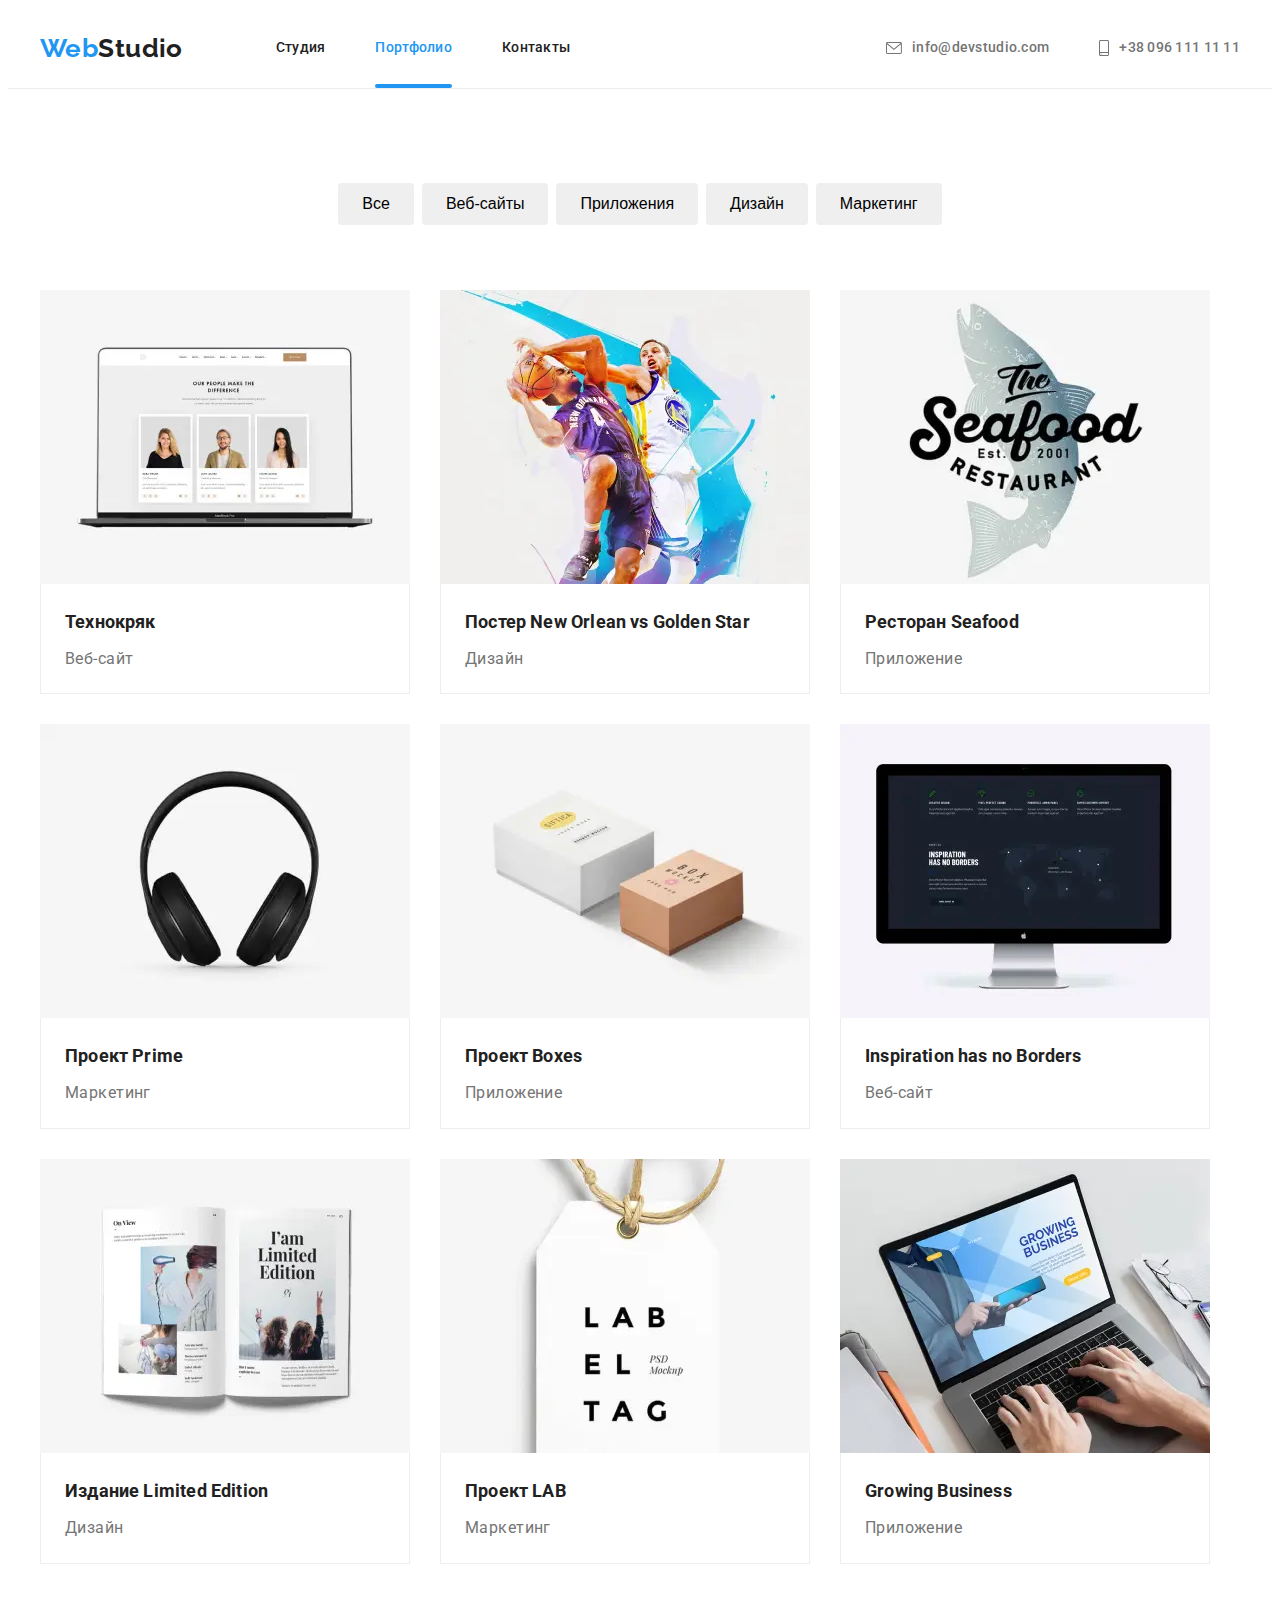
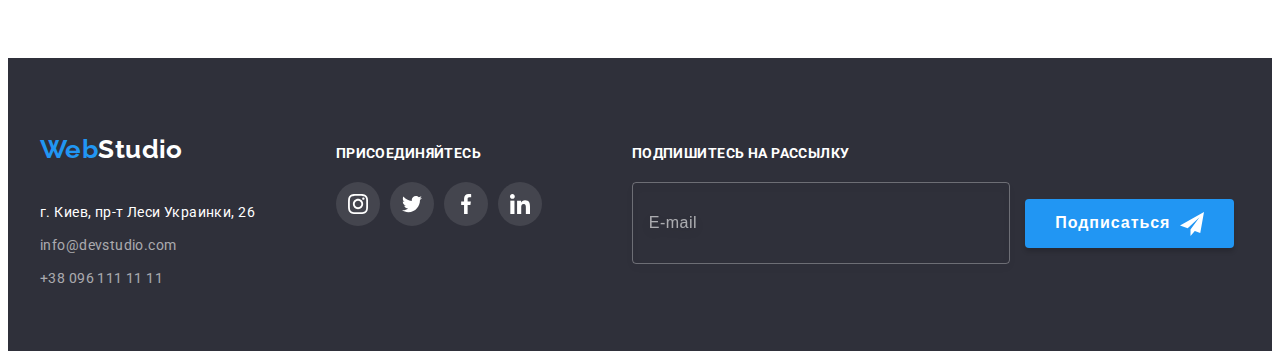
==== commit 088d2bfa: "Refresh" ====
--- a/portfolio.html
+++ b/portfolio.html
@@ -137,12 +137,12 @@
                         <a href="#" class="list cards-lay">
                             <div class="overlay">
                             <picture>
-                                <source srcset="./images/portfolio/desktop-min@1x.webp 1x, ./images/portfolio/desktop-min@2x.webp 2x" media="min-width:1200px" type="image/webp">
-                                <source srcset="./images/portfolio/desktop-min@1x.jpg 1x, ./images/portfolio/desktop-min@2x.jpg 2x" media="min-width:1200px">
-                                <source srcset="./images/portfolio/tablet-min@1x.webp 1x, ./images/portfolio/tablet-min@2x.webp 2x" media="min-width:1200px" type="image/webp">
-                                <source srcset="./images/portfolio/tablet-min@1x.jpg 1x, ./images/portfolio/tablet-min@2x.jpg 2x" media="min-width:768px">
-                                <source srcset="./images/portfolio/mobile-min@1x.webp 1x, ./images/portfolio/mobile-min@2x.webp 2x" media="min-width:1200px" type="image/webp">
-                                <source srcset="./images/portfolio/mobile-min@1x.jpg 1x, ./images/portfolio/mobile-min@2x.jpg 2x" media="max-width:767px">
+                                <source srcset="./images/portfolio/desktop-min@1x.webp 1x, ./images/portfolio/desktop-min@2x.webp 2x" media="(min-width:  1200px)" type="image/webp">
+                                <source srcset="./images/portfolio/desktop-min@1x.jpg 1x, ./images/portfolio/desktop-min@2x.jpg 2x" media="(min-width:  1200px)">
+                                <source srcset="./images/portfolio/tablet-min@1x.webp 1x, ./images/portfolio/tablet-min@2x.webp 2x" media="(min-width:  1200px)" type="image/webp">
+                                <source srcset="./images/portfolio/tablet-min@1x.jpg 1x, ./images/portfolio/tablet-min@2x.jpg 2x" media="(min-width:  768px)">
+                                <source srcset="./images/portfolio/mobile-min@1x.webp 1x, ./images/portfolio/mobile-min@2x.webp 2x" media="(min-width:  1200px)" type="image/webp">
+                                <source srcset="./images/portfolio/mobile-min@1x.jpg 1x, ./images/portfolio/mobile-min@2x.jpg 2x" media="(max-width:  767px)">
                         <img src="./images/laptop.jpg" alt="laptop" >
                     </picture>
                         <p class="overlay-text">Технокряк это современная площадка распространения коронавируса. Компании используют эту платформу для цифрового шпионажа и атак на защищённые сервера конкурентов.</p>
@@ -157,12 +157,12 @@
                         <a href="#" class="list cards-lay">
                         <div class="overlay">
                             <picture>
-                                <source srcset="./images/portfolio/desktop-min2@1x.webp 1x, ./images/portfolio/desktop-min2@2x.webp 2x" media="min-width:1200px" type="image/webp">
-                                <source srcset="./images/portfolio/desktop-min2@1x.jpg 1x, ./images/portfolio/desktop-min2@2x.jpg 2x" media="min-width:1200px">
-                                <source srcset="./images/portfolio/tablet-min2@1x.webp 1x, ./images/portfolio/tablet-min2@2x.webp 2x" media="min-width:1200px" type="image/webp">
-                                <source srcset="./images/portfolio/tablet-min2@1x.jpg 1x, ./images/portfolio/tablet-min2@2x.jpg 2x" media="min-width:768px">
-                                <source srcset="./images/portfolio/mobile-min2@1x.webp 1x, ./images/portfolio/mobile-min2@2x.webp 2x" media="min-width:1200px" type="image/webp">
-                                <source srcset="./images/portfolio/mobile-min2@1x.jpg 1x, ./images/portfolio/mobile-min2@2x.jpg 2x" media="max-width:767px">
+                                <source srcset="./images/portfolio/desktop-min2@1x.webp 1x, ./images/portfolio/desktop-min2@2x.webp 2x" media="(min-width: 1200px)" type="image/webp">
+                                <source srcset="./images/portfolio/desktop-min2@1x.jpg 1x, ./images/portfolio/desktop-min2@2x.jpg 2x" media="(min-width: 1200px)">
+                                <source srcset="./images/portfolio/tablet-min2@1x.webp 1x, ./images/portfolio/tablet-min2@2x.webp 2x" media="(min-width: 1200px)" type="image/webp">
+                                <source srcset="./images/portfolio/tablet-min2@1x.jpg 1x, ./images/portfolio/tablet-min2@2x.jpg 2x" media="(min-width: 768px)">
+                                <source srcset="./images/portfolio/mobile-min2@1x.webp 1x, ./images/portfolio/mobile-min2@2x.webp 2x" media="(min-width: 1200px)" type="image/webp">
+                                <source srcset="./images/portfolio/mobile-min2@1x.jpg 1x, ./images/portfolio/mobile-min2@2x.jpg 2x" media="(max-width: 767px)">
 
                         <img src="./images/basketball.jpg" alt="basketball">
                     </picture>
@@ -178,12 +178,12 @@
                         <a href="#" class="list cards-lay">
                         <div class="overlay">
                             <picture>
-                                <source srcset="./images/portfolio/desktop-min3@1x.webp 1x, ./images/portfolio/desktop-min3@2x.webp 2x" media="min-width:1200px" type="image/webp">
-                                <source srcset="./images/portfolio/desktop-min3@1x.jpg 1x, ./images/portfolio/desktop-min3@2x.jpg 2x" media="min-width:1200px">
-                                <source srcset="./images/portfolio/tablet-min3@1x.webp 1x, ./images/portfolio/tablet-min3@2x.webp 2x" media="min-width:1200px" type="image/webp">
-                                <source srcset="./images/portfolio/tablet-min3@1x.jpg 1x, ./images/portfolio/tablet-min3@2x.jpg 2x" media="min-width:768px">
-                                <source srcset="./images/portfolio/mobile-min3@1x.webp 1x, ./images/portfolio/mobile-min3@2x.webp 2x" media="min-width:1200px" type="image/webp">
-                                <source srcset="./images/portfolio/mobile-min3@1x.jpg 1x, ./images/portfolio/mobile-min3@2x.jpg 2x" media="max-width:767px">
+                                <source srcset="./images/portfolio/desktop-min3@1x.webp 1x, ./images/portfolio/desktop-min3@2x.webp 2x" media="(min-width: 1200px)" type="image/webp">
+                                <source srcset="./images/portfolio/desktop-min3@1x.jpg 1x, ./images/portfolio/desktop-min3@2x.jpg 2x" media="(min-width: 1200px)">
+                                <source srcset="./images/portfolio/tablet-min3@1x.webp 1x, ./images/portfolio/tablet-min3@2x.webp 2x" media="(min-width: 1200px)" type="image/webp">
+                                <source srcset="./images/portfolio/tablet-min3@1x.jpg 1x, ./images/portfolio/tablet-min3@2x.jpg 2x" media="(min-width: 768px)">
+                                <source srcset="./images/portfolio/mobile-min3@1x.webp 1x, ./images/portfolio/mobile-min3@2x.webp 2x" media="(min-width: 1200px)" type="image/webp">
+                                <source srcset="./images/portfolio/mobile-min3@1x.jpg 1x, ./images/portfolio/mobile-min3@2x.jpg 2x" media="(max-width: 767px)">
                         <img src="./images/seafood.jpg" alt="seafood">
                     </picture>
                         <p class="overlay-text">Технокряк это современная площадка распространения коронавируса. Компании используют эту платформу для цифрового шпионажа и атак на защищённые сервера конкурентов.</p>
@@ -198,12 +198,12 @@
                         <a href="#" class="list cards-lay">
                         <div class="overlay">
                             <picture>
-                                <source srcset="./images/portfolio/desktop-min4@1x.webp 1x, ./images/portfolio/desktop-min4@2x.webp 2x" media="min-width:1200px" type="image/webp">
-                                <source srcset="./images/portfolio/desktop-min4@1x.jpg 1x, ./images/portfolio/desktop-min4@2x.jpg 2x" media="min-width:1200px">
-                                <source srcset="./images/portfolio/tablet-min4@1x.webp 1x, ./images/portfolio/tablet-min4@2x.webp 2x" media="min-width:1200px" type="image/webp">
-                                <source srcset="./images/portfolio/tablet-min4@1x.jpg 1x, ./images/portfolio/tablet-min4@2x.jpg 2x" media="min-width:768px">
-                                <source srcset="./images/portfolio/mobile-min4@1x.webp 1x, ./images/portfolio/mobile-min4@2x.webp 2x" media="min-width:1200px" type="image/webp">
-                                <source srcset="./images/portfolio/mobile-min4@1x.jpg 1x, ./images/portfolio/mobile-min4@2x.jpg 2x" media="max-width:767px">
+                                <source srcset="./images/portfolio/desktop-min4@1x.webp 1x, ./images/portfolio/desktop-min4@2x.webp 2x" media="(min-width:  1200px)" type="image/webp">
+                                <source srcset="./images/portfolio/desktop-min4@1x.jpg 1x, ./images/portfolio/desktop-min4@2x.jpg 2x" media="(min-width:  1200px)">
+                                <source srcset="./images/portfolio/tablet-min4@1x.webp 1x, ./images/portfolio/tablet-min4@2x.webp 2x" media="(min-width:  1200px)" type="image/webp">
+                                <source srcset="./images/portfolio/tablet-min4@1x.jpg 1x, ./images/portfolio/tablet-min4@2x.jpg 2x" media="(min-width:  768px)">
+                                <source srcset="./images/portfolio/mobile-min4@1x.webp 1x, ./images/portfolio/mobile-min4@2x.webp 2x" media="(min-width:  1200px)" type="image/webp">
+                                <source srcset="./images/portfolio/mobile-min4@1x.jpg 1x, ./images/portfolio/mobile-min4@2x.jpg 2x" media="(max-width:  767px)">
                         <img src="./images/headphones.jpg" alt="headphones">
                     </picture>
                         <p class="overlay-text">Технокряк это современная площадка распространения коронавируса. Компании используют эту платформу для цифрового шпионажа и атак на защищённые сервера конкурентов.</p>
@@ -218,12 +218,12 @@
                         <a href="#" class="list cards-lay">
                         <div class="overlay">
                             <picture>
-                                <source srcset="./images/portfolio/desktop-min5@1x.webp 1x, ./images/portfolio/desktop-min5@2x.webp 2x" media="min-width:1200px" type="image/webp">
-                                <source srcset="./images/portfolio/desktop-min5@1x.jpg 1x, ./images/portfolio/desktop-min5@2x.jpg 2x" media="min-width:1200px">
-                                <source srcset="./images/portfolio/tablet-min5@1x.webp 1x, ./images/portfolio/tablet-min5@2x.webp 2x" media="min-width:1200px" type="image/webp">
-                                <source srcset="./images/portfolio/tablet-min5@1x.jpg 1x, ./images/portfolio/tablet-min5@2x.jpg 2x" media="min-width:768px">
-                                <source srcset="./images/portfolio/mobile-min5@1x.webp 1x, ./images/portfolio/mobile-min5@2x.webp 2x" media="min-width:1200px" type="image/webp">
-                                <source srcset="./images/portfolio/mobile-min5@1x.jpg 1x, ./images/portfolio/mobile-min5@2x.jpg 2x" media="max-width:767px">
+                                <source srcset="./images/portfolio/desktop-min5@1x.webp 1x, ./images/portfolio/desktop-min5@2x.webp 2x" media="(min-width:1200px)" type="image/webp">
+                                <source srcset="./images/portfolio/desktop-min5@1x.jpg 1x, ./images/portfolio/desktop-min5@2x.jpg 2x" media="(min-width: 1200px)">
+                                <source srcset="./images/portfolio/tablet-min5@1x.webp 1x, ./images/portfolio/tablet-min5@2x.webp 2x" media="(min-width: 1200px)" type="image/webp">
+                                <source srcset="./images/portfolio/tablet-min5@1x.jpg 1x, ./images/portfolio/tablet-min5@2x.jpg 2x" media="(min-width: 768px)">
+                                <source srcset="./images/portfolio/mobile-min5@1x.webp 1x, ./images/portfolio/mobile-min5@2x.webp 2x" media="(min-width: 1200px)" type="image/webp">
+                                <source srcset="./images/portfolio/mobile-min5@1x.jpg 1x, ./images/portfolio/mobile-min5@2x.jpg 2x" media="(max-width: 767px)">
                             
                         <img src="./images/box.jpg" alt="box" >
                     </picture>
@@ -239,12 +239,12 @@
                         <a href="#" class="list cards-lay">
                         <div class="overlay">
                             <picture>
-                                <source srcset="./images/portfolio/desktop-min6@1x.webp 1x, ./images/portfolio/desktop-min6@2x.webp 2x" media="min-width:1200px" type="image/webp">
-                                <source srcset="./images/portfolio/desktop-min6@1x.jpg 1x, ./images/portfolio/desktop-min6@2x.jpg 2x" media="min-width:1200px">
-                                <source srcset="./images/portfolio/tablet-min6@1x.webp 1x, ./images/portfolio/tablet-min6@2x.webp 2x" media="min-width:1200px" type="image/webp">
-                                <source srcset="./images/portfolio/tablet-min6@1x.jpg 1x, ./images/portfolio/tablet-min6@2x.jpg 2x" media="min-width:768px">
-                                <source srcset="./images/portfolio/mobile-min6@1x.webp 1x, ./images/portfolio/mobile-min6@2x.webp 2x" media="min-width:1200px" type="image/webp">
-                                <source srcset="./images/portfolio/mobile-min6@1x.jpg 1x, ./images/portfolio/mobile-min6@2x.jpg 2x" media="max-width:767px">
+                                <source srcset="./images/portfolio/desktop-min6@1x.webp 1x, ./images/portfolio/desktop-min6@2x.webp 2x" media="(min-width:  1200px)" type="image/webp">
+                                <source srcset="./images/portfolio/desktop-min6@1x.jpg 1x, ./images/portfolio/desktop-min6@2x.jpg 2x" media="(min-width:  1200px)">
+                                <source srcset="./images/portfolio/tablet-min6@1x.webp 1x, ./images/portfolio/tablet-min6@2x.webp 2x" media="(min-width:  1200px)" type="image/webp">
+                                <source srcset="./images/portfolio/tablet-min6@1x.jpg 1x, ./images/portfolio/tablet-min6@2x.jpg 2x" media="(min-width:  768px)">
+                                <source srcset="./images/portfolio/mobile-min6@1x.webp 1x, ./images/portfolio/mobile-min6@2x.webp 2x" media="(min-width:  1200px)" type="image/webp">
+                                <source srcset="./images/portfolio/mobile-min6@1x.jpg 1x, ./images/portfolio/mobile-min6@2x.jpg 2x" media="(max-width:  767px)">
                         
                         <img src="./images/monitor.jpg" alt="monitor" >
                     </picture>
@@ -260,12 +260,12 @@
                         <a href="#" class="list cards-lay">
                             <div class="overlay">
                                 <picture>
-                                    <source srcset="./images/portfolio/desktop-min7@1x.webp 1x, ./images/portfolio/desktop-min7@2x.webp 2x" media="min-width:1200px" type="image/webp">
-                                    <source srcset="./images/portfolio/desktop-min7@1x.jpg 1x, ./images/portfolio/desktop-min7@2x.jpg 2x" media="min-width:1200px">
-                                    <source srcset="./images/portfolio/tablet-min7@1x.webp 1x, ./images/portfolio/tablet-min7@2x.webp 2x" media="min-width:1200px" type="image/webp">
-                                    <source srcset="./images/portfolio/tablet-min7@1x.jpg 1x, ./images/portfolio/tablet-min7@2x.jpg 2x" media="min-width:768px">
-                                    <source srcset="./images/portfolio/mobile-min7@1x.webp 1x, ./images/portfolio/mobile-min7@2x.webp 2x" media="min-width:1200px" type="image/webp">
-                                    <source srcset="./images/portfolio/mobile-min7@1x.jpg 1x, ./images/portfolio/mobile-min7@2x.jpg 2x" media="max-width:767px">
+                                    <source srcset="./images/portfolio/desktop-min7@1x.webp 1x, ./images/portfolio/desktop-min7@2x.webp 2x" media="(min-width: 1200px)" type="image/webp">
+                                    <source srcset="./images/portfolio/desktop-min7@1x.jpg 1x, ./images/portfolio/desktop-min7@2x.jpg 2x" media="(min-width: 1200px)">
+                                    <source srcset="./images/portfolio/tablet-min7@1x.webp 1x, ./images/portfolio/tablet-min7@2x.webp 2x" media="(min-width: 1200px)" type="image/webp">
+                                    <source srcset="./images/portfolio/tablet-min7@1x.jpg 1x, ./images/portfolio/tablet-min7@2x.jpg 2x" media="(min-width: 768px)">
+                                    <source srcset="./images/portfolio/mobile-min7@1x.webp 1x, ./images/portfolio/mobile-min7@2x.webp 2x" media="(min-width: 1200px)" type="image/webp">
+                                    <source srcset="./images/portfolio/mobile-min7@1x.jpg 1x, ./images/portfolio/mobile-min7@2x.jpg 2x" media="(max-width: 767px)">
                             
                               
                         <img src="./images/book.jpg" alt="book">
@@ -282,12 +282,12 @@
                         <a href="#" class="list cards-lay">
                         <div class="overlay">
                             <picture>
-                                <source srcset="./images/portfolio/desktop-min8@1x.webp 1x, ./images/portfolio/desktop-min8@2x.webp 2x" media="min-width:1200px" type="image/webp">
-                                    <source srcset="./images/portfolio/desktop-min8@1x.jpg 1x, ./images/portfolio/desktop-min8@2x.jpg 2x" media="min-width:1200px">
-                                    <source srcset="./images/portfolio/tablet-min8@1x.webp 1x, ./images/portfolio/tablet-min8@2x.webp 2x" media="min-width:1200px" type="image/webp">
-                                    <source srcset="./images/portfolio/tablet-min8@1x.jpg 1x, ./images/portfolio/tablet-min8@2x.jpg 2x" media="min-width:768px">
-                                    <source srcset="./images/portfolio/mobile-min8@1x.webp 1x, ./images/portfolio/mobile-8@2x.webp 2x" media="min-width:1200px" type="image/webp">
-                                    <source srcset="./images/portfolio/mobile-min8@1x.jpg 1x, ./images/portfolio/mobile-min8@2x.jpg 2x" media="max-width:767px">
+                                <source srcset="./images/portfolio/desktop-min8@1x.webp 1x, ./images/portfolio/desktop-min8@2x.webp 2x" media="(min-width: 1200px)" type="image/webp">
+                                    <source srcset="./images/portfolio/desktop-min8@1x.jpg 1x, ./images/portfolio/desktop-min8@2x.jpg 2x" media="(min-width: 1200px)">
+                                    <source srcset="./images/portfolio/tablet-min8@1x.webp 1x, ./images/portfolio/tablet-min8@2x.webp 2x" media="(min-width: 1200px)" type="image/webp">
+                                    <source srcset="./images/portfolio/tablet-min8@1x.jpg 1x, ./images/portfolio/tablet-min8@2x.jpg 2x" media="(min-width: 768px)">
+                                    <source srcset="./images/portfolio/mobile-min8@1x.webp 1x, ./images/portfolio/mobile-8@2x.webp 2x" media="(min-width: 1200px)" type="image/webp">
+                                    <source srcset="./images/portfolio/mobile-min8@1x.jpg 1x, ./images/portfolio/mobile-min8@2x.jpg 2x" media="(max-width: 767px)">
                             
                         
                         <img src="./images/lab.jpg" alt="lab">
@@ -304,12 +304,12 @@
                         <a href="#" class="list cards-lay">
                         <div class="overlay">
                             <picture>
-                                <source srcset="./images/portfolio/desktop-min9@1x.webp 1x, ./images/portfolio/desktop-min9@2x.webp 2x" media="min-width:1200px" type="image/webp">
-                                <source srcset="./images/portfolio/desktop-min9@1x.jpg 1x, ./images/portfolio/desktop-min9@2x.jpg 2x" media="min-width:1200px">
-                                    <source srcset="./images/portfolio/tablet-min9@1x.webp 1x, ./images/portfolio/tablet-min9@2x.webp 2x" media="min-width:1200px" type="image/webp">
-                                    <source srcset="./images/portfolio/tablet-min9@1x.jpg 1x, ./images/portfolio/tablet-min9@2x.jpg 2x" media="min-width:768px">
-                                    <source srcset="./images/portfolio/mobile-min9@1x.webp 1x, ./images/portfolio/mobile-min9@2x.webp 2x" media="min-width:1200px" type="image/webp">
-                                    <source srcset="./images/portfolio/mobile-min9@1x.jpg 1x, ./images/portfolio/mobile-min9@2x.jpg 2x" media="max-width:767px">
+                                <source srcset="./images/portfolio/desktop-min9@1x.webp 1x, ./images/portfolio/desktop-min9@2x.webp 2x" media="(min-width: 1200px)" type="image/webp">
+                                <source srcset="./images/portfolio/desktop-min9@1x.jpg 1x, ./images/portfolio/desktop-min9@2x.jpg 2x" media="(min-width: 1200px)">
+                                    <source srcset="./images/portfolio/tablet-min9@1x.webp 1x, ./images/portfolio/tablet-min9@2x.webp 2x" media="(min-width: 1200px)" type="image/webp">
+                                    <source srcset="./images/portfolio/tablet-min9@1x.jpg 1x, ./images/portfolio/tablet-min9@2x.jpg 2x" media="(min-width: 768px)">
+                                    <source srcset="./images/portfolio/mobile-min9@1x.webp 1x, ./images/portfolio/mobile-min9@2x.webp 2x" media="(min-width: 1200px)" type="image/webp">
+                                    <source srcset="./images/portfolio/mobile-min9@1x.jpg 1x, ./images/portfolio/mobile-min9@2x.jpg 2x" media="(max-width: 767px)">
                         
                         <img src="./images/design.jpg" alt="design">
                     </picture>
--- a/css/main.min.css
+++ b/css/main.min.css
@@ -1,2 +1,2 @@
-.invisible{position:absolute;width:1px;height:1px;margin:-1px;border:0;padding:0;white-space:nowrap;clip-path:inset(100%);clip:rect(0 0 0 0);overflow:hidden}h1,h2,h3,h4,h5,h5,p{margin-top:0;margin-bottom:0}ul,ol{margin:0;padding:0;-webkit-padding-start:0}img{display:block;max-width:100%;height:auto}body{background:#fff;font-family:"Roboto",sans-serif;color:#212121;font-size:14px;letter-spacing:0.03em}@media screen and (max-width: 767px){.section{padding-top:60px;padding-bottom:60px}}@media screen and (min-width: 768px){.section{padding-top:60px;padding-bottom:60px}}@media screen and (min-width: 1200px){.section{padding-top:94px;padding-bottom:94px}}.container{width:100%;padding-left:15px;padding-right:15px;outline:1px solid red}@media screen and (min-width: 480px){.container{max-width:480px;margin:0 auto}}@media screen and (min-width: 768px){.container{max-width:768px}}@media screen and (min-width: 1200px){.container{max-width:1200px}}.mobile__menu__container{position:relative;padding-top:48px;padding-bottom:48px;padding-left:25px;background:#fff}.list.mob__current{color:#2196F3}.mobile__menu{opacity:0;visibility:hidden;pointer-events:none;position:fixed;top:0;left:0;z-index:1000;width:100vw;height:100vh;background-color:#fff;overflow:auto}@media screen and (max-width: 767px){.mobile__menu{max-height:796px;width:100%;position:absolute;top:0;left:0;z-index:2}}@media screen and (min-width: 768px){.mobile__menu{display:none}}.mobile__menu.is-open{background:transparent;opacity:1;visibility:visible;pointer-events:auto;box-shadow:0px 4px 8px rgba(0,0,0,0.04),0px 2px 4px rgba(0,0,0,0.08),0px 1px 3px rgba(0,0,0,0.16)}.mobile__menu__close{border:none;background:transparent;padding:0;width:24px;height:16px;cursor:pointer;position:absolute;top:20px;right:20px}.mobile__cross{width:18px;height:18px}.mobile__menu__close:hover,.mobile__menu__close:focus{fill:#2196F3}.mobile__menu__link{display:block;font-size:40px;line-height:1.17;letter-spacing:0.02em;color:#212121;font-weight:500}@media screen and (min-width: 768px){.mobile__menu__link{display:none}}.mobile__menu__link:focus,.mobile__menu__link:hover{color:#2196F3}.mobile__title:not(:last-child){margin-bottom:32px}.site__contacts{margin-top:302px}.site__mail:not(:last-child){margin-bottom:32px}.site__link{display:block;color:#757575;font-weight:500;font-size:24px;line-height:1.16;letter-spacing:0.02em}.site__link:hover,.site__link:focus{font-size:34px;line-height:1.17;letter-spacing:0.02em;color:#2196F3}.network__list{margin-top:64px;display:flex}.network__items{padding-right:10px;border-right:1px solid rgba(33,33,33,0.2)}.network__items:not(:first-child){padding-left:10px}.network__social{font-size:18px;line-height:1.22;letter-spacing:0.02em;color:#2196F3}.menu{display:flex;align-items:center}.menu__item:not(:last-child){margin-right:50px}@media screen and (max-width: 767px){.menu{display:none}}.menu__contact{display:flex;align-items:center;margin-left:auto}.menu__contact__mail{margin-right:30px}@media screen and (max-width: 767px){.menu__contact{display:none}}@media screen and (min-width: 768px){.menu__contact{display:block;padding-top:21px;padding-bottom:21px}.menu__contact__mail{padding:0;margin-bottom:10px;margin-right:0}.menu__contact .mail,.menu__contact .phone{padding:0}}@media screen and (min-width: 1200px){.menu__contact{display:flex;align-items:center}.menu__contact__mail{margin-bottom:0;margin-right:50px}}.studio__nav{position:relative;display:block;padding-top:32px;padding-bottom:32px;color:#212121;font-weight:500;font-size:14px;line-height:1.14;letter-spacing:0.02em;transition:color 250ms cubic-bezier(0.4, 0, 0.2, 1)}.studio__nav:hover,.studio__nav:focus{color:#2196F3}.list{list-style:none;text-decoration:none}.logo{font-family:"Raleway",sans-serif,"Roboto",sans-serif;font-weight:700;font-size:26px;line-height:1.19;margin-right:auto;padding-top:16px;padding-bottom:16px}@media screen and (min-width: 768px){.logo{margin-right:88px}}@media screen and (min-width: 1200px){.logo{margin-right:93px}}.logo-link{color:#2196F3}.logo-link-studio{color:#212121}.header{border-bottom:1px solid #ECECEC}.header__container{display:flex;align-items:center;justify-content:space-between;position:relative}.header__nav__container{display:flex;align-items:center}.header__button{width:24px;height:24px;display:block;background:transparent;border:none;padding:0;line-height:0;position:absolute;top:20px;right:20px}.header__button:focus,.header__button:hover{fill:#2196F3}@media screen and (min-width: 768px){.header__button{display:none}}.list .current{color:#2196F3}.list .current::after{position:absolute;left:0;bottom:0;content:'';width:100%;height:4px;background:#2196F3;border-radius:2px}.mail{display:flex;align-items:center;color:#757575;font-weight:500;font-size:14px;line-height:1.14;letter-spacing:0.02em;padding-top:32px;padding-bottom:32px;transition:color 250ms cubic-bezier(0.4, 0, 0.2, 1)}.mail:hover,.mail:focus{color:#2196F3}.mail:hover .icon-header,.mail:focus .icon-header{fill:currentColor}.phone{display:flex;align-items:center;color:#757575;font-weight:500;font-size:14px;line-height:1.14;letter-spacing:0.02em;padding-top:32px;padding-bottom:32px;transition:color 250ms cubic-bezier(0.4, 0, 0.2, 1)}.phone:hover,.phone:focus{color:#2196F3}.phone:hover .icon-header,.phone:focus .icon-header{fill:currentColor}.icon-header{margin-right:10px;fill:currentColor}.hero{background-position:center;max-width:1600px;max-height:600px;text-align:center;background-color:#2F303A;padding-top:200px;padding-bottom:200px;margin:0 auto;background-size:cover;background-image:linear-gradient(rgba(47,48,58,0.4), rgba(47,48,58,0.4)),url(../images/first__layout/hero-mob@1x.jpg)}@media screen and (min-device-pixel-ratio: 2), screen and (min-resolution: 192dpi), screen and (min-resolution: 2dppx){.hero .hero{background-image:linear-gradient(to right, rgba(47,48,58,0.4), rgba(47,48,58,0.4)),url("../images/first__layout/hero-mob@2x.jpg")}}@media screen and (min-width: 480px){.hero{background-image:linear-gradient(to right, rgba(47,48,58,0.4), rgba(47,48,58,0.4)),url("../images/first__layout/hero-tablet@1x.jpg")}}@media screen and (min-width: 480px) and (min-device-pixel-ratio: 2), screen and (min-width: 480px) and (min-resolution: 192dpi), screen and (min-width: 480px) and (min-resolution: 2dppx){.hero{background-image:linear-gradient(to right, rgba(47,48,58,0.4), rgba(47,48,58,0.4)),url("../images/first__layout/hero-tablet@2x.jpg")}}@media screen and (min-width: 1200px){.hero{background-image:linear-gradient(to right, rgba(47,48,58,0.4), rgba(47,48,58,0.4)),url("../images/first__layout/hero-desktop@1x.jpg")}}@media screen and (min-width: 1200px) and (min-device-pixel-ratio: 2), screen and (min-width: 1200px) and (min-resolution: 192dpi), screen and (min-width: 1200px) and (min-resolution: 2dppx){.hero{background-image:linear-gradient(to right, rgba(47,48,58,0.4), rgba(47,48,58,0.4)),url("../images/first__layout/hero-desktop@2x.jpg")}}@media screen and (min-width: 768px){.hero__width{max-width:696px}}@media screen and (min-width: 1200px){.hero__width{max-width:696px}}@media screen and (max-width: 767px){.hero__title{text-transform:uppercase;letter-spacing:0.06em;margin-bottom:30px;color:#fff;font-weight:900;font-size:26px;line-height:1.61;text-align:center}}@media screen and (min-width: 768px){.hero__title{text-transform:uppercase;letter-spacing:0.06em;margin-bottom:30px;color:#fff;font-weight:900;font-size:26px;line-height:1.61;text-align:center}}@media screen and (min-width: 1200px){.hero__title{text-transform:uppercase;letter-spacing:0.06em;margin-bottom:30px;color:#fff;font-weight:900;font-size:44px;line-height:1.36;text-align:center}}.hero__button__nav{background-color:#2196F3;color:#fff;font-weight:700;font-size:16px;line-height:1.87;padding:10px 32px;border-radius:4px;letter-spacing:0.06em}.list__features{display:block;align-items:center;justify-content:center}@media screen and (min-width: 768px){.list__features{display:flex;flex-wrap:wrap}}@media screen and (max-width: 767px){.list__about{width:100%}}@media screen and (min-width: 768px){.list__about{flex-basis:calc(100% / 2)}}@media screen and (min-width: 1200px){.list__about{flex-basis:calc(100% / 4);max-width:270px}}@media screen and (max-width: 767px){.list__about:not(:last-child){margin-bottom:30px}}@media screen and (min-width: 768px){.list__about:not(:last-child):not(:last-child):nth-child(-n+3){margin-bottom:30px}}@media screen and (min-width: 1200px){.list__about:not(:last-child){margin-right:30px}}@media screen and (min-width: 768px){.space{margin-top:-30px}}@media screen and (min-width: 768px){.about-space{margin-top:-22px}}@media screen and (min-width: 1200px){.about-space{margin-top:0}}.list__picture{display:flex;justify-content:center;align-items:center;height:120px;background-color:#F5F4FA;margin-bottom:30px;margin-right:30px}@media screen and (max-width: 767px){.list__picture{margin-right:0}}@media screen and (min-width: 1200px){.list__picture{margin-right:0}}.list__title{margin-bottom:10px;color:#212121;font-weight:700;font-size:14px;line-height:1.14;text-transform:uppercase}.list__desc{font-size:14px;line-height:1.71;color:#757575;margin:0;padding:0}@media screen and (min-width: 767px){.list__desc{max-width:354px}}.title__main{padding-bottom:94px;display:flex}@media screen and (max-width: 1199px){.title__main{display:none}}.title__main__new{color:#212121;font-weight:700;font-size:36px;line-height:1.16;margin-bottom:50px;text-align:center}.program{display:flex}.program__about__pics:not(:last-child){margin-right:30px}.program__about__pics{position:relative}.block-pics{position:absolute;left:0;bottom:0;padding:27px 82px;background:rgba(47,48,58,0.8);width:100%}.pics-description{font-weight:700;line-height:1.17;color:#fff;text-transform:uppercase}.team{background-color:#F5F4FA}@media screen and (max-width: 1199px){.team{padding-top:60px;padding-bottom:60px}}.team__new__title{color:#212121;font-weight:700;font-size:36px;line-height:1.16;margin-bottom:50px;text-align:center}@media screen and (max-width: 1199px){.team__new__title{font-size:28px;line-height:1.17;text-align:center;letter-spacing:0.03em}}.team__main{display:flex;flex-wrap:wrap;margin-left:-30px}@media screen and (min-width: 1200px){.team__main{display:flex;flex-wrap:nowrap;text-align:center;max-width:270px}}.team__pics{border-radius:0px 0px 4px 4px;box-shadow:0px 1px 3px rgba(0,0,0,0.12),0px 1px 1px rgba(0,0,0,0.14),0px 2px 1px rgba(0,0,0,0.2);margin-left:30px;text-align:center}@media screen and (max-width: 767px){.team__pics{margin-left:0;max-width:100%;justify-content:center;margin-left:30px}.team__pics:not(:last-child){margin-bottom:30px}}@media screen and (min-width: 768px){.team__pics{flex-basis:calc((100% - 30px * 2) / 2)}.team__pics:nth-child(-n+2){margin-bottom:30px}}@media screen and (min-width: 1200px){.team__pics:nth-child(n){margin-bottom:0}}.team__pics__list{background:#fff;padding-top:30px;padding-bottom:30px;padding-left:32px;padding-right:32px}@media screen and (max-width: 767px){.team__pics__list{width:100%}}.team__pics__name{color:#212121;font-weight:500;font-size:16px;line-height:1.18;margin-bottom:10px}.new-product{color:#757575;font-size:16px;line-height:1.18;margin-bottom:16px}.icon-main{display:flex;justify-content:center}.icon-undermain:not(:last-child){margin-right:10px}.icon-link{display:flex;justify-content:center;align-items:center;width:44px;height:44px;background-color:#fff;border-radius:50%;transition:background-color 250ms cubic-bezier(0.4, 0, 0.2, 1)}.icon-link:hover,.icon-link:focus{background-color:#2196F3}.icon-link:hover .icon-svg,.icon-link:focus .icon-svg{fill:#fff}.icon-svg{transition:fill 250ms cubic-bezier(0.4, 0, 0.2, 1);fill:#AFB1B8}.clients__text{color:#212121;font-weight:700;font-size:36px;line-height:1.16;margin-bottom:50px;text-align:center}.clients{display:flex;flex-wrap:wrap;align-items:center}@media screen and (min-width: 768px){.clients{display:inline-flex;flex-wrap:wrap}}@media screen and (min-width: 1200px){.clients{display:flex}}@media screen and (max-width: 767px){.clients{margin:-15px}}@media screen and (min-width: 768px) and (max-width: 1199px){.clients__icons:not(:nth-child(3n+3)){margin-right:30px}}@media screen and (min-width: 768px) and (max-width: 1199px){.clients__icons:nth-child(-n+3){margin-bottom:30px}}@media screen and (min-width: 768px) and (max-width: 1199px){.clients__icons{flex-basis:calc((100% - 30px * 3) / 3)}}@media screen and (min-width: 1200px){.clients__icons{flex-basis:calc((100% - 30px * 6) / 6)}.clients__icons:not(:last-child){margin-right:30px}}@media screen and (max-width: 767px){.clients__icons{margin:15px;flex-basis:calc((100% - 30px * 2) / 2)}}.clients__logo{padding:0;transition:fill 250ms cubic-bezier(0.4, 0, 0.2, 1)}.clients__link{display:flex;align-items:center;justify-content:center;width:100%;height:100%;border:1px solid #AFB1B8;fill:#AFB1B8;border-radius:4px;transition:border 250ms cubic-bezier(0.4, 0, 0.2, 1)}@media screen and (min-width: 420px) and (max-width: 767px){.clients__link{padding:16px 32px 16px 32px}}@media screen and (min-width: 768px){.clients__link{width:226px;padding:16px 60px}}@media screen and (min-width: 1200px){.clients__link{width:170px;padding:16px 32px 16px 32px}}.clients__link:hover,.clients__link:focus{border:1px solid #2196F3;fill:#2196F3}.clients__link:hover .clients__logo,.clients__link:focus .clients__logo{fill:#2196F3}.list button{cursor:pointer;border-radius:4px;border-color:transparent}.button-new{display:flex;justify-content:center;margin-bottom:50px}@media screen and (min-width: 768px) and (max-width: 1199px){.button-new{margin-bottom:30px}}@media screen and (max-width: 767px){.button-new{flex-wrap:wrap;justify-content:flex-start;margin-bottom:40px}}.button-new .button-title:not(:last-child):not(:nth-child(n+4)){margin-bottom:15px}.button-new .button-title:not(:last-child){margin-right:8px}.list .btn{color:var(#212121);background-color:var(#F5F4FA);font-weight:500;font-size:16px;line-height:1.6;padding:6px 22px;transition:background-color 250ms cubic-bezier(0.4, 0, 0.2, 1),color 250ms cubic-bezier(0.4, 0, 0.2, 1),box-shadow 250ms cubic-bezier(0.4, 0, 0.2, 1)}.list .btn:hover,.list .btn:focus{background-color:#2196F3;color:#fff;box-shadow:0px 3px 1px rgba(0,0,0,0.1),0px 1px 2px rgba(0,0,0,0.08),0px 2px 2px rgba(0,0,0,0.12)}.flex-container{display:flex;flex-wrap:wrap;justify-content:center}@media screen and (max-width: 767px){.flex-container{justify-content:center}}.cards-lay{display:block}.cards-lay:hover .overlay-text,.cards-lay:focus .overlay-text{transform:translateY(0)}.flex-element{margin-bottom:30px;transition:box-shadow 250ms cubic-bezier(0.4, 0, 0.2, 1)}@media screen and (min-width: 768px) and (max-width: 1199px){.flex-element{flex-basis:calc((100% - 30px * 2) / 2);margin-right:30px}.flex-element:nth-last-child(-n+2){margin-bottom:0}.flex-element:nth-child(2n){margin-right:0}}@media screen and (max-width: 767px){.flex-element{flex-basis:calc((100% - 30px * 1 ) /1);margin-right:0}}@media screen and (min-width: 1200px){.flex-element{flex-basis:calc((100% - 30px * 3 ) /3);margin-right:30px}.flex-element:nth-child(3n){margin-right:0}.flex-element:nth-last-child(-n+3){margin-bottom:0}}.flex-element:hover,.flex-element:focus{box-shadow:0px 1px 1px rgba(0,0,0,0.12),0px 4px 4px rgba(0,0,0,0.06),1px 4px 6px rgba(0,0,0,0.16)}.overlay{position:relative;overflow:hidden}.overlay-text{position:absolute;top:0;left:0;transform:translateY(100%);transition:transform 250ms cubic-bezier(0.4, 0, 0.2, 1);width:100%;height:100%;padding:63px 24px;font-size:18px;line-height:1.5;letter-spacing:0.03em;color:#fff;background-color:#2196F3}.skin{display:block;border-bottom:1px solid #eeeeee;border-left:1px solid #eeeeee;border-right:1px solid #eeeeee;padding:20px 24px}.skin__poster{color:#212121;font-weight:700;font-size:18px;line-height:2;letter-spacing:0.01em;margin-bottom:4px}.skin__poster-about{color:#757575;font-size:16px;line-height:1.87}.footer{padding-top:60px;padding-bottom:60px;background-color:#2F303A}.footer__flex{display:flex;flex-wrap:wrap;align-items:baseline}@media screen and (min-width: 768px) and (max-width: 1199px){.footer__flex{justify-content:space-around}}@media screen and (max-width: 767px){.footer__flex{justify-content:center}}.logo-footer{display:block;margin-bottom:20px}@media screen and (min-width: 768px) and (max-width: 1199px){.logo-footer{padding-top:0;padding-bottom:20px;margin-bottom:0}}@media screen and (min-width: 768px) and (max-width: 1199px){.block{margin-bottom:60px}}@media screen and (max-width: 767px){.block{margin:auto;width:100%;text-align:center;margin-bottom:60px}}.address{font-style:inherit}.address__town{color:#fff;font-size:14px;line-height:1.71;margin-bottom:9px}.footer-list{margin-bottom:9px}.info,.info-phone{color:rgba(255,255,255,0.6);font-size:14px;line-height:1.71;transition:color 250ms cubic-bezier(0.4, 0, 0.2, 1)}.info:hover,.info:focus,.info-phone:hover,.info-phone:focus{color:#2196F3}.info:hover,.info:focus,.info-phone:hover,.info-phone:focus{color:#2196F3}.logo-studio-footer{color:#fff}.join{margin-left:60px}@media screen and (min-width: 768px) and (max-width: 1199px){.join{margin-left:0}}@media screen and (max-width: 767px){.join{width:100%;text-align:center;margin-bottom:60px;margin-left:0}}.join__title{color:#fff;text-transform:uppercase;font-weight:700;font-size:14px;line-height:1.17;margin-bottom:20px}@media screen and (min-width: 768px) and (max-width: 1199px){.join__title{text-align:center}}.join__main{display:flex;flex-wrap:wrap;align-items:center}@media screen and (max-width: 767px){.join__main{justify-content:center}}.join__undermain:not(:last-child){margin-right:10px}.join__link{display:flex;justify-content:center;align-items:center;width:44px;height:44px;border-radius:50%;background-color:rgba(255,255,255,0.1);transition:background-color 250ms cubic-bezier(0.4, 0, 0.2, 1)}.join__link:hover,.join__link:focus{background-color:#2196F3}.join__svg{fill:#fff}.email-container{margin-left:90px}@media screen and (min-width: 768px) and (max-width: 1199px){.email-container{margin-left:0}}@media screen and (max-width: 767px){.email-container{margin-left:0;text-align:center}}.text-container{font-weight:700;font-size:14px;line-height:1.14;letter-spacing:0.03em;text-transform:uppercase;color:#fff;margin-bottom:20px}@media screen and (min-width: 768px) and (max-width: 1199px){.text-container{text-align:center}}.new-form{display:inline-block;width:100%}@media screen and (min-width: 768px) and (max-width: 1199px){.new-form{display:inline-flex;align-items:center;justify-content:center;flex-wrap:wrap}}.email-input{width:358px;height:50px;padding-top:15px;padding-left:16px;padding-bottom:15px;background-color:transparent;border:none;border:1px solid rgba(255,255,255,0.3);filter:drop-shadow(0px 4px 4px rgba(0,0,0,0.15));border-radius:4px;font-size:16px;color:#fff;transition:color 250ms cubic-bezier(0.4, 0, 0.2, 1)}@media screen and (min-width: 768px) and (max-width: 1199px){.email-input{width:100%;margin-bottom:20px}}@media screen and (max-width: 767px){.email-input{width:100%;margin-bottom:20px}}.email-input:focus{color:rgba(255,255,255,0.6)}.email-input::placeholder{line-height:1.25;display:flex;align-items:center;letter-spacing:0.03em;background-color:transparent;color:rgba(255,255,255,0.6)}.footer-button-input{background-color:#2196F3;transition:box-shadow 250ms cubic-bezier(0.4, 0, 0.2, 1);cursor:pointer;box-shadow:0px 4px 4px rgba(0,0,0,0.15);border-radius:4px;font-weight:700;font-size:16px;line-height:1.8;display:inline-flex;align-items:center;text-align:center;letter-spacing:0.06em;color:#fff;border:none;margin-left:12px;padding:10px 30px;max-height:50px}@media screen and (min-width: 768px) and (max-width: 1199px){.footer-button-input{margin-left:0}}@media screen and (max-width: 767px){.footer-button-input{margin-left:0}}.footer-button-input:hover,.footer-button-input:focus{box-shadow:0px 4px 4px rgba(0,0,0,0.15)}.telegram-svg{fill:#fff;margin-left:10px}.backdrop{background:rgba(0,0,0,0.2);position:fixed;top:0;left:0;width:100vw;height:100vh;z-index:1000;transition:opacity 250ms cubic-bezier(0.4, 0, 0.2, 1),visibility 250ms cubic-bezier(0.4, 0, 0.2, 1)}.is-hidden{visibility:hidden;opacity:0;pointer-events:none}.modal{width:528px;position:absolute;padding:40px;top:50%;left:50%;transform:translate(-50%, -50%);background-color:#fff;box-shadow:0px 1px 3px rgba(0,0,0,0.12),0px 1px 1px rgba(0,0,0,0.14),0px 2px 1px rgba(0,0,0,0.2);border-radius:4px}@media screen and (max-width: 479px){.modal{max-width:370px}}@media screen and (min-width: 480px){.modal{width:450px;height:609px}}@media screen and (min-width: 1200px){.modal{min-width:528px;min-height:581px}}.modal-text{text-align:center;margin-bottom:30px;font-weight:700;font-size:20px;line-height:23px;letter-spacing:0.03em;color:#212121}@media screen and (max-width: 1199px){.modal-text{max-width:370px}}.modal-form{display:flex;flex-direction:column}@media screen and (max-width: 1199px){.modal-form{max-width:370px}}@media screen and (min-width: 1200px){.modal-form{min-width:448px}}.modal-form-field{font-size:12px;line-height:1.16;letter-spacing:0.01em;color:#757575}.modal-form-field:not(:first-child){margin-top:10px}.svg-modal-input{position:relative;display:block}.modal-form-input{width:100%;display:block;margin-top:4px;height:40px;padding-left:42px;border:1px solid rgba(33,33,33,0.2);border-radius:4px;outline:none;transition:border-color 250ms cubic-bezier(0.4, 0, 0.2, 1),fill 250ms cubic-bezier(0.4, 0, 0.2, 1)}.modal-form-input:focus{border-color:#2196F3}.modal-form-input:focus+.name-svg{fill:#2196F3}.name-svg{position:absolute;top:50%;left:15px;transform:translateY(-50%);fill:#212121}.modal-form-message{margin-top:4px;width:100%;height:96px;padding:12px 16px;resize:none;border:1px solid rgba(33,33,33,0.2);border-radius:4px;outline:none;transition:border-color 250ms cubic-bezier(0.4, 0, 0.2, 1)}.modal-form-message::placeholder{font-size:12px;line-height:1.16;letter-spacing:0.01em;color:rgba(117,117,117,0.5)}.modal-form-message:focus{border-color:#2196F3}.modal-btn{position:absolute;right:8px;top:8px;width:30px;height:30px;background-color:transparent;border:1px solid rgba(0,0,0,0.1);border-radius:50%;cursor:pointer;padding:0;transition:fill 250ms cubic-bezier(0.4, 0, 0.2, 1)}.modal-btn:hover,.modal-btn:focus{fill:#2196F3;outline:none}.svg-modal{position:absolute;top:6px;right:5px;width:18px;height:18px}.modal-checkbox-policy{display:flex;align-items:center;margin-top:20px;margin-bottom:30px}.check-svg{border-radius:4px;width:16px;height:15px;display:inline-block;border:2px solid #212121;margin-right:7px}.modal-checkbox{transition:border-color 250ms cubic-bezier(0.4, 0, 0.2, 1)}.modal-checkbox:focus+.check-svg{border-color:#2196F3}.modal-checkbox:checked+.check-svg{background-image:url(../images/checked.svg);background-size:contain;background-position:center;background-origin:border-box;background-repeat:no-repeat;border:transparent}.checkbox-text{font-size:14px;line-height:1.71;letter-spacing:0.03em;color:#757575}@media screen and (max-width: 1199px){.checkbox-text{font-size:12px;line-height:1.16}}.submit-btn{padding:10px 55px;background:#188CE8;transition:box-shadow 250ms cubic-bezier(0.4, 0, 0.2, 1);border-radius:4px;cursor:pointer;letter-spacing:0.06em;font-size:16px;line-height:1.87;color:#fff;width:200px;border:none;outline:none;margin:0 auto}.submit-btn:hover,.submit-btn:focus{box-shadow:0px 4px 4px rgba(0,0,0,0.15)}
+.invisible{position:absolute;width:1px;height:1px;margin:-1px;border:0;padding:0;white-space:nowrap;clip-path:inset(100%);clip:rect(0 0 0 0);overflow:hidden}h1,h2,h3,h4,h5,h5,p{margin-top:0;margin-bottom:0}ul,ol{margin:0;padding:0;-webkit-padding-start:0}img{display:block;width:100%;height:auto}body{background:#fff;font-family:"Roboto",sans-serif;color:#212121;font-size:14px;letter-spacing:0.03em}@media screen and (max-width: 767px){.section{padding-top:60px;padding-bottom:60px}}@media screen and (min-width: 768px){.section{padding-top:60px;padding-bottom:60px}}@media screen and (min-width: 1200px){.section{padding-top:94px;padding-bottom:94px}}.container{width:100%;padding-left:15px;padding-right:15px}@media screen and (min-width: 480px){.container{max-width:480px;margin:0 auto}}@media screen and (min-width: 768px){.container{max-width:768px}}@media screen and (min-width: 1200px){.container{max-width:1200px}}.mobile__menu__container{position:relative;padding-top:48px;padding-bottom:48px;padding-left:25px;background:#fff}.list.mob__current{color:#2196F3}.mobile__menu{opacity:0;visibility:hidden;pointer-events:none;position:fixed;top:0;left:0;z-index:1000;width:100vw;height:100vh;background-color:#fff;overflow:auto}@media screen and (max-width: 767px){.mobile__menu{max-height:796px;width:100%;position:absolute;top:0;left:0;z-index:2}}@media screen and (min-width: 768px){.mobile__menu{display:none}}.mobile__menu.is-open{opacity:1;visibility:visible;pointer-events:auto;box-shadow:0px 4px 8px rgba(0,0,0,0.04),0px 2px 4px rgba(0,0,0,0.08),0px 1px 3px rgba(0,0,0,0.16)}.mobile__menu__close{border:none;padding:0;width:24px;height:16px;cursor:pointer;position:absolute;top:20px;right:20px}.mobile__cross{width:18px;height:18px}.mobile__menu__close:hover,.mobile__menu__close:focus{fill:#2196F3}.mobile__menu__link{display:block;font-size:40px;line-height:1.17;letter-spacing:0.02em;color:#212121;font-weight:500}@media screen and (min-width: 768px){.mobile__menu__link{display:none}}.mobile__menu__link:focus,.mobile__menu__link:hover{color:#2196F3}.mobile__title:not(:last-child){margin-bottom:32px}.site__contacts{margin-top:302px}@media screen and (max-width: 400px){.site__contacts{margin-top:120px}}@media screen and (max-width: 320px){.site__contacts{margin-top:90px}.site__contacts:not(:last-child){padding-left:10px}}.site__mail:not(:last-child){margin-bottom:32px}.site__link{display:block;color:#757575;font-weight:500;font-size:24px;line-height:1.16;letter-spacing:0.02em}.site__link:hover,.site__link:focus{font-size:34px;line-height:1.17;letter-spacing:0.02em;color:#2196F3}.network__list{margin-top:64px;display:flex;flex-wrap:wrap}.network__items{padding-right:10px;border-right:1px solid rgba(33,33,33,0.2)}@media screen and (max-width: 320px){.network__items:not(:last-child){padding-left:10px}}.network__items:not(:first-child){padding-left:10px}.network__social{font-size:18px;line-height:1.22;letter-spacing:0.02em;color:#2196F3}.menu{display:flex;align-items:center}.menu__item:not(:last-child){margin-right:50px}@media screen and (max-width: 767px){.menu{display:none}}.menu__contact{display:flex;align-items:center;margin-left:auto}.menu__contact__mail{margin-right:30px}@media screen and (max-width: 767px){.menu__contact{display:none}}@media screen and (min-width: 768px){.menu__contact{display:block;padding-top:21px;padding-bottom:21px}.menu__contact__mail{padding:0;margin-bottom:10px;margin-right:0}.menu__contact .mail,.menu__contact .phone{padding:0}}@media screen and (min-width: 1200px){.menu__contact{display:flex;align-items:center}.menu__contact__mail{margin-bottom:0;margin-right:50px}}.studio__nav{position:relative;display:block;padding-top:32px;padding-bottom:32px;color:#212121;font-weight:500;font-size:14px;line-height:1.14;letter-spacing:0.02em;transition:color 250ms cubic-bezier(0.4, 0, 0.2, 1)}.studio__nav:hover,.studio__nav:focus{color:#2196F3}.list{list-style:none;text-decoration:none}.logo{font-family:"Raleway",sans-serif,"Roboto",sans-serif;font-weight:700;font-size:26px;line-height:1.19;margin-right:auto;padding-top:16px;padding-bottom:16px}@media screen and (min-width: 768px){.logo{margin-right:88px}}@media screen and (min-width: 1200px){.logo{margin-right:93px}}.logo-link{color:#2196F3}.logo-link-studio{color:#212121}.header{border-bottom:1px solid #ECECEC}.header__container{display:flex;align-items:center;justify-content:space-between;position:relative}.header__nav__container{display:flex;align-items:center}.header__button{width:24px;height:24px;display:block;background:transparent;border:none;padding:0;line-height:0;position:absolute;top:20px;right:20px}.header__button:focus,.header__button:hover{fill:#2196F3}@media screen and (min-width: 768px){.header__button{display:none}}.list .current{color:#2196F3}.list .current::after{position:absolute;left:0;bottom:0;content:'';width:100%;height:4px;background:#2196F3;border-radius:2px}.mail{display:flex;align-items:center;color:#757575;font-weight:500;font-size:14px;line-height:1.14;letter-spacing:0.02em;padding-top:32px;padding-bottom:32px;transition:color 250ms cubic-bezier(0.4, 0, 0.2, 1)}.mail:hover,.mail:focus{color:#2196F3}.mail:hover .icon-header,.mail:focus .icon-header{fill:currentColor}.phone{display:flex;align-items:center;color:#757575;font-weight:500;font-size:14px;line-height:1.14;letter-spacing:0.02em;padding-top:32px;padding-bottom:32px;transition:color 250ms cubic-bezier(0.4, 0, 0.2, 1)}.phone:hover,.phone:focus{color:#2196F3}.phone:hover .icon-header,.phone:focus .icon-header{fill:currentColor}.icon-header{margin-right:10px;fill:currentColor}.hero{background-position:center;max-width:1600px;max-height:600px;text-align:center;background-color:#2F303A;padding-top:200px;padding-bottom:200px;margin:0 auto;background-size:cover;background-image:linear-gradient(rgba(47,48,58,0.4), rgba(47,48,58,0.4)),url("../images/first__layout/hero-mob@1x.jpg")}@media (min-device-pixel-ratio: 2) and (max-width: 767px), (min-resolution: 192dpi) and (max-width: 767px), (min-resolution: 2dppx) and (max-width: 767px){.hero{background-image:linear-gradient(to right, rgba(47,48,58,0.4), rgba(47,48,58,0.4)),url("../images/first__layout/heroMob@2x.jpg")}}@media screen and (min-width: 768px){.hero{background-image:linear-gradient(to right, rgba(47,48,58,0.4), rgba(47,48,58,0.4)),url("../images/first__layout/hero-tablet@1x.jpg")}}@media screen and (min-width: 768px) and (min-device-pixel-ratio: 2), screen and (min-width: 768px) and (min-resolution: 192dpi), screen and (min-width: 768px) and (min-resolution: 2dppx){.hero{background-image:linear-gradient(to right, rgba(47,48,58,0.4), rgba(47,48,58,0.4)),url("../images/first__layout/hero-tablet@2x.jpg")}}@media screen and (min-width: 1200px){.hero{background-image:linear-gradient(to right, rgba(47,48,58,0.4), rgba(47,48,58,0.4)),url("../images/first__layout/hero-desktop@1x.jpg")}}@media screen and (min-width: 1200px) and (min-device-pixel-ratio: 2), screen and (min-width: 1200px) and (min-resolution: 192dpi), screen and (min-width: 1200px) and (min-resolution: 2dppx){.hero{background-image:linear-gradient(to right, rgba(47,48,58,0.4), rgba(47,48,58,0.4)),url("../images/first__layout/hero-desktop@2x.jpg")}}@media screen and (min-width: 768px){.hero__width{max-width:696px}}@media screen and (min-width: 1200px){.hero__width{max-width:696px}}@media screen and (max-width: 767px){.hero__title{text-transform:uppercase;letter-spacing:0.06em;margin-bottom:30px;color:#fff;font-weight:900;font-size:26px;line-height:1.61;text-align:center}}@media screen and (min-width: 768px){.hero__title{text-transform:uppercase;letter-spacing:0.06em;margin-bottom:30px;color:#fff;font-weight:900;font-size:26px;line-height:1.61;text-align:center}}@media screen and (min-width: 1200px){.hero__title{text-transform:uppercase;letter-spacing:0.06em;margin-bottom:30px;color:#fff;font-weight:900;font-size:44px;line-height:1.36;text-align:center}}.hero__button__nav{background-color:#2196F3;color:#fff;font-weight:700;font-size:16px;line-height:1.87;padding:10px 32px;border-radius:4px;letter-spacing:0.06em}.list__features{display:block;align-items:center;justify-content:center}@media screen and (min-width: 768px){.list__features{display:flex;flex-wrap:wrap}}@media screen and (max-width: 767px){.list__about{width:100%}}@media screen and (min-width: 768px){.list__about{flex-basis:calc(100% / 2)}}@media screen and (min-width: 1200px){.list__about{flex-basis:calc(100% / 4);max-width:270px}}@media screen and (max-width: 767px){.list__about:not(:last-child){margin-bottom:30px}}@media screen and (min-width: 768px){.list__about:not(:last-child):not(:last-child):nth-child(-n+3){margin-bottom:30px}}@media screen and (min-width: 1200px){.list__about:not(:last-child){margin-right:30px}}@media screen and (min-width: 768px){.space{margin-top:-30px}}@media screen and (min-width: 768px){.about-space{margin-top:-22px}}@media screen and (min-width: 1200px){.about-space{margin-top:0}}.list__picture{display:flex;justify-content:center;align-items:center;height:120px;background-color:#F5F4FA;margin-bottom:30px;margin-right:30px}@media screen and (max-width: 767px){.list__picture{margin-right:0}}@media screen and (min-width: 1200px){.list__picture{margin-right:0}}.list__title{margin-bottom:10px;color:#212121;font-weight:700;font-size:14px;line-height:1.14;text-transform:uppercase}@media screen and (max-width: 767px){.list__title{text-align:center}}.list__desc{font-size:14px;line-height:1.71;color:#757575;margin:0;padding:0}@media screen and (min-width: 767px){.list__desc{max-width:354px}}.title__main{padding-bottom:94px;display:flex}@media screen and (max-width: 1199px){.title__main{display:none}}.title__main__new{color:#212121;font-weight:700;font-size:36px;line-height:1.16;margin-bottom:50px;text-align:center}.program{display:flex}.program__about__pics:not(:last-child){margin-right:30px}.program__about__pics{position:relative}.block-pics{position:absolute;left:0;bottom:0;padding:27px 82px;background:rgba(47,48,58,0.8);width:100%}.pics-description{font-weight:700;line-height:1.17;color:#fff;text-transform:uppercase}.team{background-color:#F5F4FA}@media screen and (max-width: 1199px){.team{padding-top:60px;padding-bottom:60px}}.team__new__title{color:#212121;font-weight:700;font-size:36px;line-height:1.16;margin-bottom:50px;text-align:center}@media screen and (max-width: 1199px){.team__new__title{font-size:28px;line-height:1.17;text-align:center;letter-spacing:0.03em}}.team__main{display:flex;flex-wrap:wrap;margin-left:-30px}@media screen and (min-width: 1200px){.team__main{display:flex;flex-wrap:nowrap;text-align:center;max-width:270px}}.team__pics{border-radius:0px 0px 4px 4px;box-shadow:0px 1px 3px rgba(0,0,0,0.12),0px 1px 1px rgba(0,0,0,0.14),0px 2px 1px rgba(0,0,0,0.2);margin-left:30px;text-align:center}@media screen and (max-width: 767px){.team__pics{margin-left:0;max-width:100%;justify-content:center;margin-left:30px}.team__pics:not(:last-child){margin-bottom:30px}}@media screen and (min-width: 768px){.team__pics{flex-basis:calc((100% - 30px * 2) / 2)}.team__pics:nth-child(-n+2){margin-bottom:30px}}@media screen and (min-width: 1200px){.team__pics:nth-child(n){margin-bottom:0}}.team__pics__list{background:#fff;padding-top:30px;padding-bottom:30px;padding-left:32px;padding-right:32px}@media screen and (max-width: 767px){.team__pics__list{width:100%}}.team__pics__name{color:#212121;font-weight:500;font-size:16px;line-height:1.18;margin-bottom:10px}.new-product{color:#757575;font-size:16px;line-height:1.18;margin-bottom:16px}.icon-main{display:flex;justify-content:center}.icon-undermain:not(:last-child){margin-right:10px}.icon-link{display:flex;justify-content:center;align-items:center;width:44px;height:44px;background-color:#fff;border-radius:50%;transition:background-color 250ms cubic-bezier(0.4, 0, 0.2, 1)}.icon-link:hover,.icon-link:focus{background-color:#2196F3}.icon-link:hover .icon-svg,.icon-link:focus .icon-svg{fill:#fff}.icon-svg{transition:fill 250ms cubic-bezier(0.4, 0, 0.2, 1);fill:#AFB1B8}.clients__text{color:#212121;font-weight:700;font-size:36px;line-height:1.16;margin-bottom:50px;text-align:center}.clients{display:flex;flex-wrap:wrap;align-items:center}@media screen and (min-width: 768px){.clients{display:inline-flex;flex-wrap:wrap}}@media screen and (min-width: 1200px){.clients{display:flex}}@media screen and (max-width: 767px){.clients{margin:-15px}}@media screen and (min-width: 768px) and (max-width: 1199px){.clients__icons:not(:nth-child(3n+3)){margin-right:30px}}@media screen and (min-width: 768px) and (max-width: 1199px){.clients__icons:nth-child(-n+3){margin-bottom:30px}}@media screen and (min-width: 768px) and (max-width: 1199px){.clients__icons{flex-basis:calc((100% - 30px * 3) / 3)}}@media screen and (min-width: 1200px){.clients__icons{flex-basis:calc((100% - 30px * 6) / 6)}.clients__icons:not(:last-child){margin-right:30px}}@media screen and (max-width: 767px){.clients__icons{margin:15px;flex-basis:calc((100% - 30px * 2) / 2)}}.clients__logo{padding:0;transition:fill 250ms cubic-bezier(0.4, 0, 0.2, 1)}.clients__link{display:flex;align-items:center;justify-content:center;width:100%;height:100%;border:1px solid #AFB1B8;fill:#AFB1B8;border-radius:4px;transition:border 250ms cubic-bezier(0.4, 0, 0.2, 1)}@media screen and (min-width: 420px) and (max-width: 767px){.clients__link{padding:16px 32px 16px 32px}}@media screen and (min-width: 768px){.clients__link{width:226px;padding:16px 60px}}@media screen and (min-width: 1200px){.clients__link{width:170px;padding:16px 32px 16px 32px}}.clients__link:hover,.clients__link:focus{border:1px solid #2196F3;fill:#2196F3}.clients__link:hover .clients__logo,.clients__link:focus .clients__logo{fill:#2196F3}.list button{cursor:pointer;border-radius:4px;border-color:transparent}.button-new{display:flex;justify-content:center;margin-bottom:50px}@media screen and (min-width: 768px) and (max-width: 1199px){.button-new{margin-bottom:30px}}@media screen and (max-width: 767px){.button-new{flex-wrap:wrap;justify-content:flex-start;margin-bottom:40px}}.button-new .button-title:not(:last-child):not(:nth-child(n+4)){margin-bottom:15px}.button-new .button-title:not(:last-child){margin-right:8px}.list .btn{color:var(#212121);background-color:var(#F5F4FA);font-weight:500;font-size:16px;line-height:1.6;padding:6px 22px;transition:background-color 250ms cubic-bezier(0.4, 0, 0.2, 1),color 250ms cubic-bezier(0.4, 0, 0.2, 1),box-shadow 250ms cubic-bezier(0.4, 0, 0.2, 1)}.list .btn:hover,.list .btn:focus{background-color:#2196F3;color:#fff;box-shadow:0px 3px 1px rgba(0,0,0,0.1),0px 1px 2px rgba(0,0,0,0.08),0px 2px 2px rgba(0,0,0,0.12)}.flex-container{display:flex;flex-wrap:wrap}@media screen and (max-width: 767px){.flex-container{justify-content:center}}.cards-lay{display:block}.cards-lay:hover .overlay-text,.cards-lay:focus .overlay-text{transform:translateY(0)}.flex-element{margin-bottom:30px;transition:box-shadow 250ms cubic-bezier(0.4, 0, 0.2, 1)}@media screen and (min-width: 768px) and (max-width: 1199px){.flex-element{flex-basis:calc((100% - 30px * 2) / 2);margin-right:30px}.flex-element:nth-last-child(-n+2){margin-bottom:0}.flex-element:nth-child(2n){margin-right:0}}@media screen and (max-width: 767px){.flex-element{flex-basis:calc((100% - 30px * 1 ) /1);margin-right:0}}@media screen and (min-width: 1200px){.flex-element{flex-basis:calc((100% - 30px * 3 ) /3);margin-right:30px}.flex-element:nth-child(3n){margin-right:0}.flex-element:nth-last-child(-n+3){margin-bottom:0}}.flex-element:hover,.flex-element:focus{box-shadow:0px 1px 1px rgba(0,0,0,0.12),0px 4px 4px rgba(0,0,0,0.06),1px 4px 6px rgba(0,0,0,0.16)}.overlay{position:relative;overflow:hidden}.overlay-text{position:absolute;top:0;left:0;transform:translateY(100%);transition:transform 250ms cubic-bezier(0.4, 0, 0.2, 1);width:100%;height:100%;padding:63px 24px;font-size:18px;line-height:1.5;letter-spacing:0.03em;color:#fff;background-color:#2196F3}.skin{display:block;border-bottom:1px solid #eeeeee;border-left:1px solid #eeeeee;border-right:1px solid #eeeeee;padding:20px 24px}.skin__poster{color:#212121;font-weight:700;font-size:18px;line-height:2;letter-spacing:0.01em;margin-bottom:4px}.skin__poster-about{color:#757575;font-size:16px;line-height:1.87}.footer{padding-top:60px;padding-bottom:60px;background-color:#2F303A}.footer__flex{display:flex;flex-wrap:wrap;align-items:baseline}@media screen and (min-width: 768px) and (max-width: 1199px){.footer__flex{justify-content:space-around}}@media screen and (max-width: 767px){.footer__flex{justify-content:center}}.logo-footer{display:block;margin-bottom:20px}@media screen and (min-width: 768px) and (max-width: 1199px){.logo-footer{padding-top:0;padding-bottom:0;margin-bottom:20px;margin-right:0}}@media screen and (min-width: 768px) and (max-width: 1199px){.block{margin-bottom:60px;text-align:center}}@media screen and (max-width: 767px){.block{margin:auto;width:100%;text-align:center;margin-bottom:60px}}.address{font-style:inherit}.address__town{color:#fff;font-size:14px;line-height:1.71;margin-bottom:9px}.footer-list{margin-bottom:9px}.info,.info-phone{color:rgba(255,255,255,0.6);font-size:14px;line-height:1.71;transition:color 250ms cubic-bezier(0.4, 0, 0.2, 1)}.info:hover,.info:focus,.info-phone:hover,.info-phone:focus{color:#2196F3}.info:hover,.info:focus,.info-phone:hover,.info-phone:focus{color:#2196F3}.logo-studio-footer{color:#fff}.join{margin-left:60px}@media screen and (min-width: 768px) and (max-width: 1199px){.join{margin-left:0}}@media screen and (max-width: 767px){.join{width:100%;text-align:center;margin-bottom:60px;margin-left:0}}.join__title{color:#fff;text-transform:uppercase;font-weight:700;font-size:14px;line-height:1.17;margin-bottom:20px}@media screen and (min-width: 768px) and (max-width: 1199px){.join__title{text-align:center}}.join__main{display:flex;flex-wrap:wrap;align-items:center}@media screen and (max-width: 767px){.join__main{justify-content:center}}.join__undermain:not(:last-child){margin-right:10px}.join__link{display:flex;justify-content:center;align-items:center;width:44px;height:44px;border-radius:50%;background-color:rgba(255,255,255,0.1);transition:background-color 250ms cubic-bezier(0.4, 0, 0.2, 1)}.join__link:hover,.join__link:focus{background-color:#2196F3}.join__svg{fill:#fff}.email-container{margin-left:90px}@media screen and (min-width: 768px) and (max-width: 1199px){.email-container{margin-left:0}}@media screen and (max-width: 767px){.email-container{margin-left:0;text-align:center}}.text-container{font-weight:700;font-size:14px;line-height:1.14;letter-spacing:0.03em;text-transform:uppercase;color:#fff;margin-bottom:20px}@media screen and (min-width: 768px) and (max-width: 1199px){.text-container{text-align:center}}.new-form{display:inline-block;width:100%}@media screen and (min-width: 768px) and (max-width: 1199px){.new-form{display:inline-flex;align-items:center;justify-content:center;flex-wrap:wrap}}.email-input{width:358px;height:50px;padding-top:15px;padding-left:16px;padding-bottom:15px;background-color:transparent;border:none;border:1px solid rgba(255,255,255,0.3);filter:drop-shadow(0px 4px 4px rgba(0,0,0,0.15));border-radius:4px;font-size:16px;color:#fff;transition:color 250ms cubic-bezier(0.4, 0, 0.2, 1)}@media screen and (min-width: 768px) and (max-width: 1199px){.email-input{width:100%;margin-bottom:20px}}@media screen and (max-width: 767px){.email-input{width:100%;margin-bottom:20px}}.email-input:focus{color:rgba(255,255,255,0.6)}.email-input::placeholder{line-height:1.25;display:flex;align-items:center;letter-spacing:0.03em;background-color:transparent;color:rgba(255,255,255,0.6)}.footer-button-input{background-color:#2196F3;transition:box-shadow 250ms cubic-bezier(0.4, 0, 0.2, 1);cursor:pointer;box-shadow:0px 4px 4px rgba(0,0,0,0.15);border-radius:4px;font-weight:700;font-size:16px;line-height:1.8;display:inline-flex;align-items:center;text-align:center;letter-spacing:0.06em;color:#fff;border:none;margin-left:12px;padding:10px 30px;max-height:50px}@media screen and (min-width: 768px) and (max-width: 1199px){.footer-button-input{margin-left:0}}@media screen and (max-width: 767px){.footer-button-input{margin-left:0}}.footer-button-input:hover,.footer-button-input:focus{box-shadow:0px 4px 4px rgba(0,0,0,0.15)}.telegram-svg{fill:#fff;margin-left:10px}.backdrop{background:rgba(0,0,0,0.2);position:fixed;top:0;left:0;width:100vw;height:100vh;z-index:1000;transition:opacity 250ms cubic-bezier(0.4, 0, 0.2, 1),visibility 250ms cubic-bezier(0.4, 0, 0.2, 1)}.is-hidden{visibility:hidden;opacity:0;pointer-events:none}.modal{width:528px;position:absolute;padding:40px;top:50%;left:50%;transform:translate(-50%, -50%);background-color:#fff;box-shadow:0px 1px 3px rgba(0,0,0,0.12),0px 1px 1px rgba(0,0,0,0.14),0px 2px 1px rgba(0,0,0,0.2);border-radius:4px}@media screen and (max-width: 479px){.modal{max-width:370px}}@media screen and (min-width: 480px){.modal{width:450px;height:609px}}@media screen and (min-width: 1200px){.modal{min-width:528px;min-height:581px}}.modal-text{text-align:center;margin-bottom:30px;font-weight:700;font-size:20px;line-height:23px;letter-spacing:0.03em;color:#212121}@media screen and (max-width: 1199px){.modal-text{max-width:370px}}.modal-form{display:flex;flex-direction:column}@media screen and (max-width: 1199px){.modal-form{max-width:370px}}@media screen and (min-width: 1200px){.modal-form{min-width:448px}}.modal-form-field{font-size:12px;line-height:1.16;letter-spacing:0.01em;color:#757575}.modal-form-field:not(:first-child){margin-top:10px}.svg-modal-input{position:relative;display:block}.modal-form-input{width:100%;display:block;margin-top:4px;height:40px;padding-left:42px;border:1px solid rgba(33,33,33,0.2);border-radius:4px;outline:none;transition:border-color 250ms cubic-bezier(0.4, 0, 0.2, 1),fill 250ms cubic-bezier(0.4, 0, 0.2, 1)}.modal-form-input:focus{border-color:#2196F3}.modal-form-input:focus+.name-svg{fill:#2196F3}.name-svg{position:absolute;top:50%;left:15px;transform:translateY(-50%);fill:#212121}.modal-form-message{margin-top:4px;width:100%;height:96px;padding:12px 16px;resize:none;border:1px solid rgba(33,33,33,0.2);border-radius:4px;outline:none;transition:border-color 250ms cubic-bezier(0.4, 0, 0.2, 1)}.modal-form-message::placeholder{font-size:12px;line-height:1.16;letter-spacing:0.01em;color:rgba(117,117,117,0.5)}.modal-form-message:focus{border-color:#2196F3}.modal-btn{position:absolute;right:8px;top:8px;width:30px;height:30px;background-color:transparent;border:1px solid rgba(0,0,0,0.1);border-radius:50%;cursor:pointer;padding:0;transition:fill 250ms cubic-bezier(0.4, 0, 0.2, 1)}.modal-btn:hover,.modal-btn:focus{fill:#2196F3;outline:none}.svg-modal{position:absolute;top:6px;right:5px;width:18px;height:18px}.modal-checkbox-policy{display:flex;align-items:center;margin-top:20px;margin-bottom:30px}.check-svg{border-radius:4px;width:16px;height:15px;display:inline-block;border:2px solid #212121;margin-right:7px}.modal-checkbox{transition:border-color 250ms cubic-bezier(0.4, 0, 0.2, 1)}.modal-checkbox:focus+.check-svg{border-color:#2196F3}.modal-checkbox:checked+.check-svg{background-image:url(../images/checked.svg);background-size:contain;background-position:center;background-origin:border-box;background-repeat:no-repeat;border:transparent}.checkbox-text{font-size:14px;line-height:1.71;letter-spacing:0.03em;color:#757575}@media screen and (max-width: 1199px){.checkbox-text{font-size:12px;line-height:1.16}}.submit-btn{padding:10px 55px;background:#188CE8;transition:box-shadow 250ms cubic-bezier(0.4, 0, 0.2, 1);border-radius:4px;cursor:pointer;letter-spacing:0.06em;font-size:16px;line-height:1.87;color:#fff;width:200px;border:none;outline:none;margin:0 auto}.submit-btn:hover,.submit-btn:focus{box-shadow:0px 4px 4px rgba(0,0,0,0.15)}
 /*# sourceMappingURL=main.min.css.map */